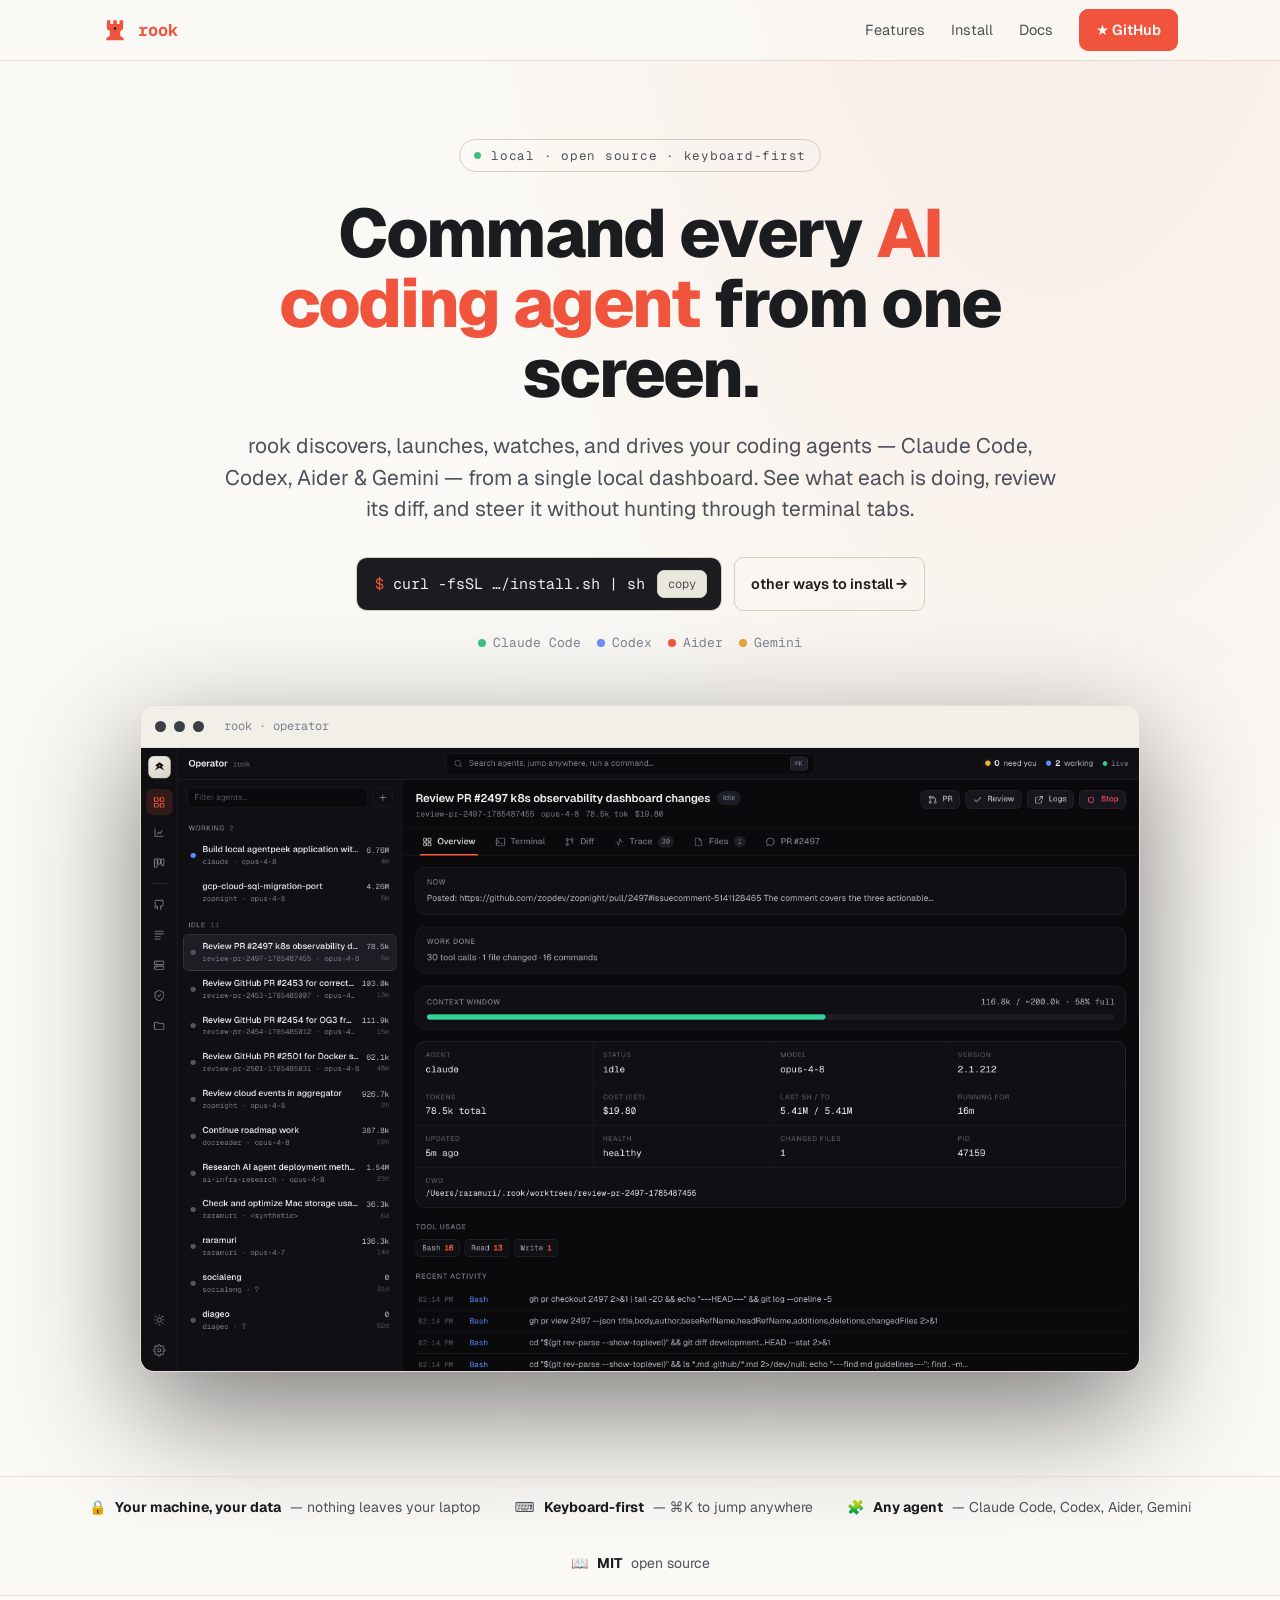
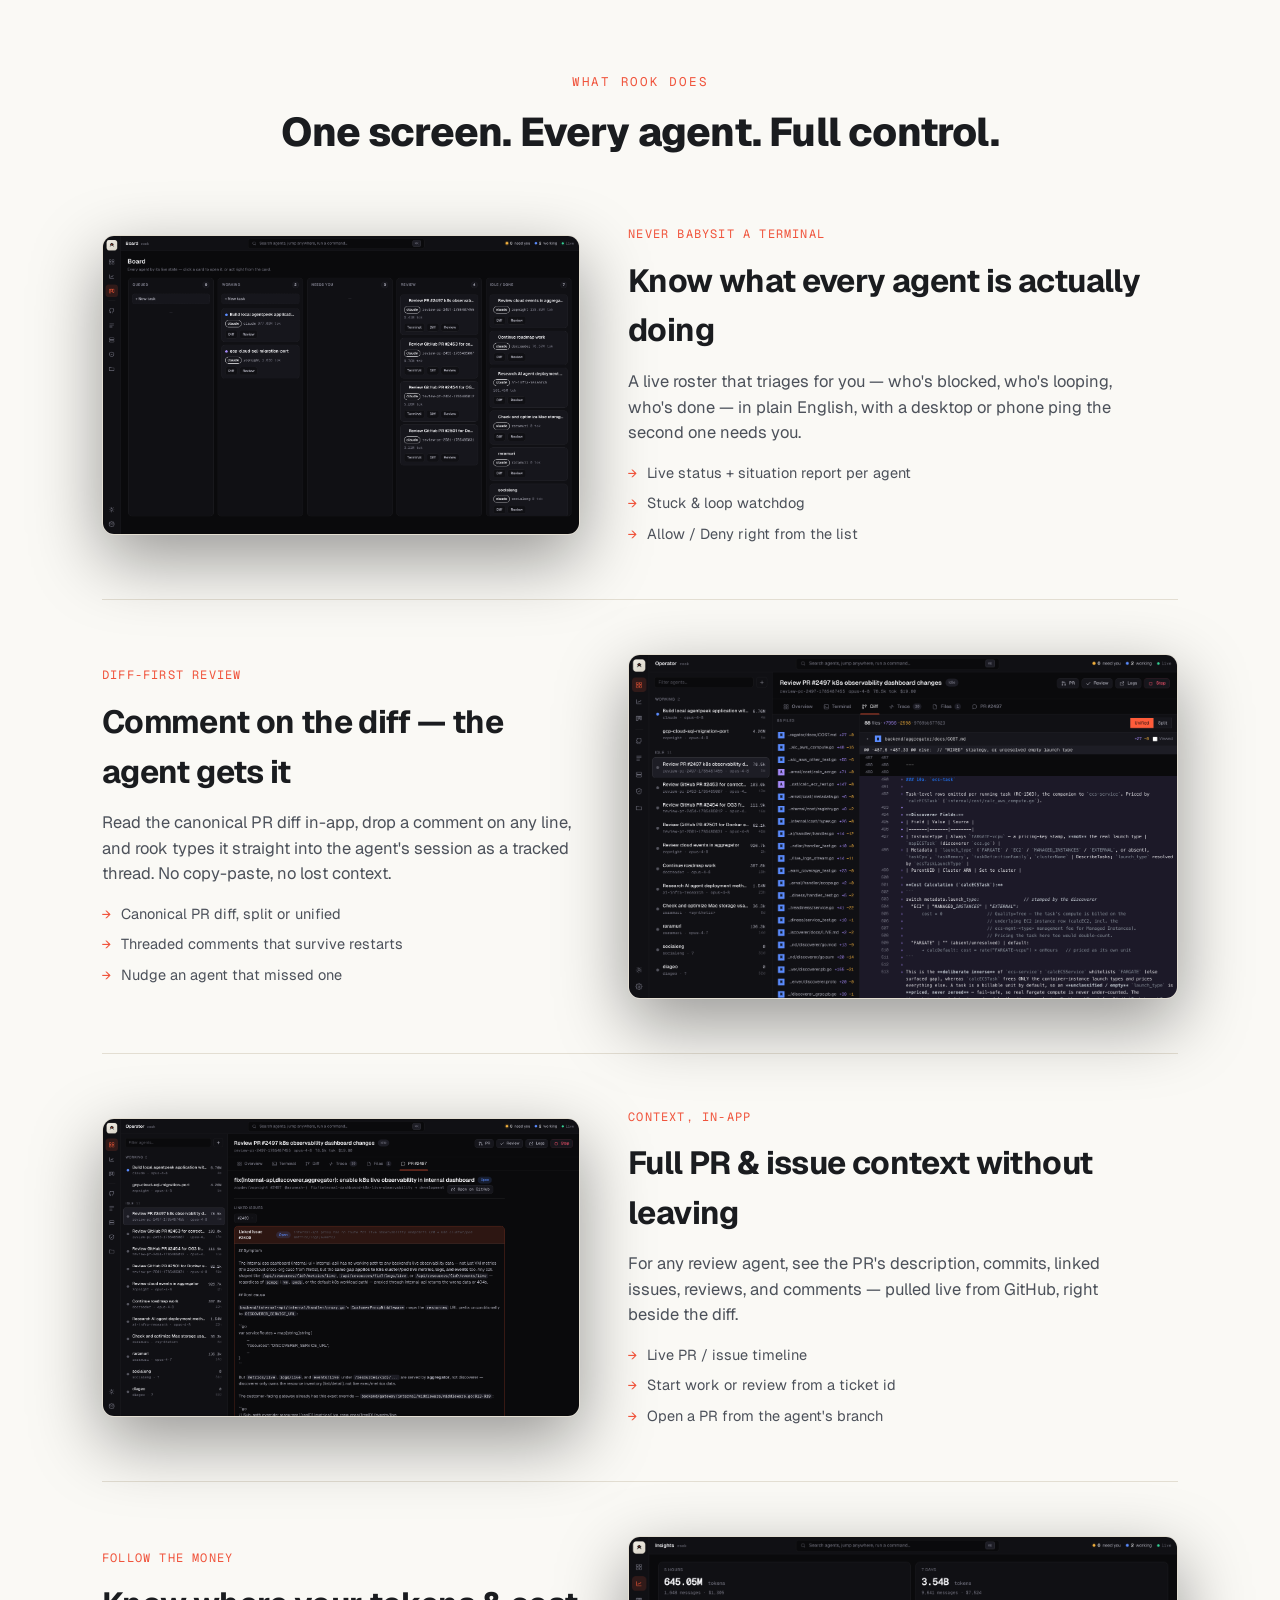
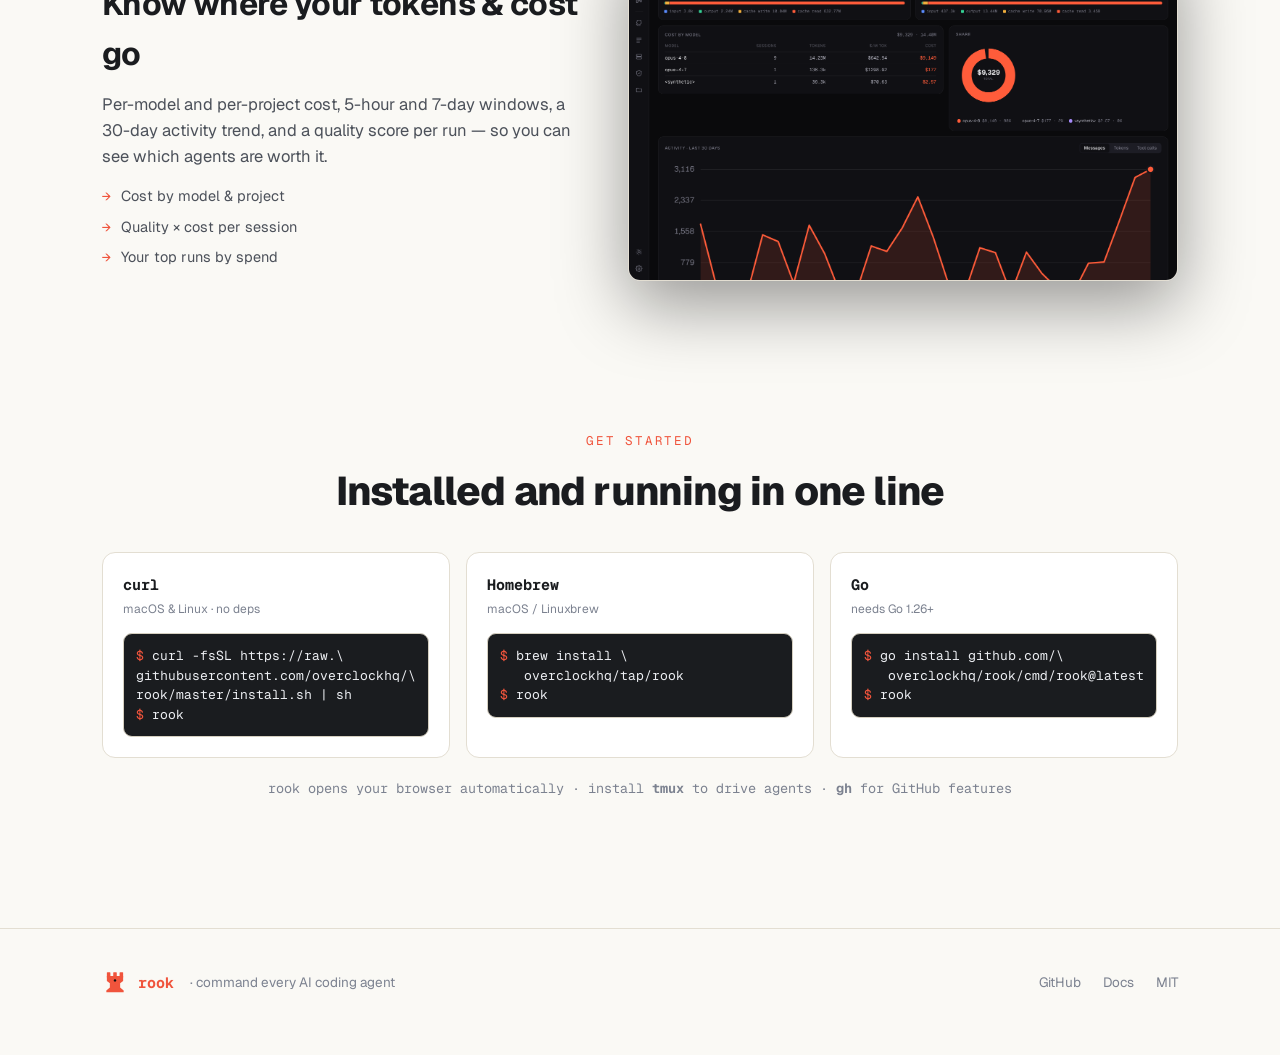
==== docs/index.html @ 19881f6a "Initial public release" ====
<!doctype html>
<html lang="en">
<head>
<meta charset="utf-8" />
<meta name="viewport" content="width=device-width, initial-scale=1" />
<title>rook — command every AI coding agent from one screen</title>
<meta name="description" content="rook is a local, open-source dashboard that discovers, launches, watches, and drives your AI coding agents — Claude Code, Codex, Aider, Gemini — from one keyboard-first screen." />
<meta property="og:title" content="rook — command every AI coding agent from one screen" />
<meta property="og:description" content="Watch, review & drive Claude Code, Codex, Aider & Gemini from one local dashboard. Open source. Your machine, your data." />
<meta property="og:type" content="website" />
<meta name="theme-color" content="#0d0e10" />
<link rel="icon" href="img/logo.svg" />
<link rel="preconnect" href="https://fonts.googleapis.com" />
<link rel="preconnect" href="https://fonts.gstatic.com" crossorigin />
<link href="https://fonts.googleapis.com/css2?family=Geist:wght@400;500;600;700;800&family=Geist+Mono:wght@400;500&display=swap" rel="stylesheet" />
<style>
  :root{
    --g0:#0b0c0e; --g1:#121417; --g2:#181b20; --panel:#16181c; --line:#262a31; --line2:#31363f;
    --ink:#eceef2; --ink2:#aeb4bf; --ink3:#727a87;
    --coral:#f0543c; --coral2:#ff6a4d; --blue:#6b8cf0; --green:#3fbf87; --amber:#e5a13a; --cream:#f2ede1;
    --sans:"Geist",system-ui,-apple-system,"Segoe UI",sans-serif;
    --mono:"Geist Mono",ui-monospace,"SF Mono",Menlo,monospace;
    --maxw:1120px;
  }
  *{box-sizing:border-box}
  html{scroll-behavior:smooth}
  body{margin:0;background:var(--g0);color:var(--ink);font-family:var(--sans);line-height:1.55;-webkit-font-smoothing:antialiased;
    background-image:radial-gradient(70% 50% at 82% -10%,#f0543c26,transparent 70%),radial-gradient(55% 45% at -5% 8%,#6b8cf016,transparent 70%);
    background-repeat:no-repeat;}
  a{color:inherit;text-decoration:none}
  .wrap{max-width:var(--maxw);margin:0 auto;padding:0 22px}
  .coral{color:var(--coral)}
  .mono{font-family:var(--mono)}

  /* nav */
  header.nav{position:sticky;top:0;z-index:20;backdrop-filter:blur(10px);background:#0b0c0ecc;border-bottom:1px solid var(--line)}
  .nav-in{display:flex;align-items:center;gap:14px;height:60px}
  .brand{display:flex;align-items:center;gap:10px;font-family:var(--mono);font-weight:600;font-size:17px}
  .brand svg{width:26px;height:26px}
  .brand b{color:var(--coral)}
  .nav-links{margin-left:auto;display:flex;align-items:center;gap:26px;font-size:14.5px;color:var(--ink2)}
  .nav-links a:hover{color:var(--ink)}
  .btn{display:inline-flex;align-items:center;gap:8px;font-weight:600;font-size:14.5px;padding:9px 16px;border-radius:9px;border:1px solid var(--line2);color:var(--ink);cursor:pointer}
  .btn:hover{border-color:var(--ink3)}
  .btn.primary{background:var(--coral);border-color:var(--coral);color:#fff}
  .btn.primary:hover{background:var(--coral2)}
  @media(max-width:720px){ .nav-links a:not(.btn){display:none} }

  /* hero */
  .hero{padding:78px 0 40px;text-align:center}
  .eyebrow{display:inline-flex;align-items:center;gap:10px;font-family:var(--mono);font-size:12.5px;letter-spacing:.06em;color:var(--ink2);border:1px solid var(--line2);border-radius:999px;padding:6px 14px;background:#ffffff08}
  .eyebrow .dot{width:7px;height:7px;border-radius:50%;background:var(--green)}
  h1{font-size:clamp(38px,6.2vw,68px);line-height:1.03;letter-spacing:-.025em;font-weight:800;margin:26px auto 0;max-width:16ch}
  .hero .sub{font-size:clamp(17px,2.3vw,21px);color:var(--ink2);max-width:60ch;margin:22px auto 0;line-height:1.5}
  .cta{display:flex;gap:12px;justify-content:center;flex-wrap:wrap;margin-top:32px}
  .install{display:inline-flex;align-items:center;gap:12px;font-family:var(--mono);font-size:15px;background:#000;border:1px solid var(--line2);border-radius:11px;padding:12px 14px 12px 18px;color:var(--ink)}
  .install .p{color:var(--coral)}
  .install button{font-family:var(--mono);font-size:12px;border:1px solid var(--line2);background:var(--g2);color:var(--ink2);border-radius:7px;padding:5px 10px;cursor:pointer}
  .install button:hover{color:var(--ink);border-color:var(--ink3)}
  .agents{display:flex;gap:16px;justify-content:center;flex-wrap:wrap;margin-top:22px;font-family:var(--mono);font-size:13px;color:var(--ink3)}
  .agents span{display:inline-flex;align-items:center;gap:7px}
  .agents .dot{width:8px;height:8px;border-radius:50%}
  .d-green{background:var(--green)} .d-blue{background:var(--blue)} .d-coral{background:var(--coral)} .d-amber{background:var(--amber)}

  /* screenshot frame */
  .shot{margin:52px auto 0;max-width:1000px;border:1px solid var(--line);border-radius:14px;overflow:hidden;background:var(--panel);box-shadow:0 40px 120px #00000080, 0 0 0 1px #ffffff08}
  .shot-bar{display:flex;align-items:center;gap:8px;padding:11px 14px;border-bottom:1px solid var(--line);background:var(--g1)}
  .shot-bar i{width:11px;height:11px;border-radius:50%;background:#3a3f47;display:inline-block}
  .shot-bar .u{margin-left:12px;font-family:var(--mono);font-size:12px;color:var(--ink3)}
  .shot img{display:block;width:100%;height:auto}

  /* trust strip */
  .trust{border-block:1px solid var(--line);margin-top:64px;background:#ffffff05}
  .trust-in{display:flex;gap:34px;justify-content:center;flex-wrap:wrap;padding:20px 0;font-size:14px;color:var(--ink2)}
  .trust-in b{color:var(--ink)}
  .trust-in span{display:inline-flex;align-items:center;gap:9px}

  /* features */
  section.feats{padding:76px 0 20px}
  .sec-h{text-align:center;margin-bottom:8px}
  .sec-h .k{font-family:var(--mono);font-size:12.5px;letter-spacing:.14em;text-transform:uppercase;color:var(--coral)}
  .sec-h h2{font-size:clamp(28px,4vw,40px);letter-spacing:-.02em;margin:10px 0 0;font-weight:800}
  .frow{display:grid;grid-template-columns:1fr 1.15fr;gap:48px;align-items:center;padding:54px 0;border-bottom:1px solid var(--line)}
  .frow:nth-child(even) .ftext{order:2}
  .frow:last-child{border-bottom:0}
  .ftext .k{font-family:var(--mono);font-size:12px;letter-spacing:.1em;text-transform:uppercase;color:var(--coral)}
  .ftext h3{font-size:clamp(24px,3vw,32px);letter-spacing:-.02em;margin:12px 0 0;font-weight:700}
  .ftext p{color:var(--ink2);font-size:16.5px;margin:14px 0 0;max-width:44ch}
  .ftext ul{margin:16px 0 0;padding:0;list-style:none;display:flex;flex-direction:column;gap:8px}
  .ftext li{font-size:14.5px;color:var(--ink2);display:flex;gap:10px;align-items:flex-start}
  .ftext li::before{content:"→";color:var(--coral);font-family:var(--mono)}
  .fshot{border:1px solid var(--line);border-radius:12px;overflow:hidden;background:var(--panel);box-shadow:0 24px 70px #00000066}
  .fshot img{display:block;width:100%;height:auto}
  @media(max-width:820px){ .frow{grid-template-columns:1fr;gap:26px} .frow:nth-child(even) .ftext{order:0} }

  /* install section */
  section.get{padding:76px 0}
  .get-grid{display:grid;grid-template-columns:repeat(3,1fr);gap:16px;margin-top:30px}
  .get-card{background:var(--panel);border:1px solid var(--line);border-radius:13px;padding:20px}
  .get-card h4{margin:0 0 4px;font-size:15px;font-family:var(--mono);color:var(--ink)}
  .get-card .tag{font-size:12px;color:var(--ink3)}
  .get-card pre{margin:14px 0 0;background:#000;border:1px solid var(--line2);border-radius:9px;padding:12px;font-family:var(--mono);font-size:13px;color:var(--ink);overflow-x:auto;white-space:pre;line-height:1.5}
  .get-card pre .p{color:var(--coral)}
  .get-note{text-align:center;color:var(--ink3);font-size:13.5px;margin-top:20px;font-family:var(--mono)}
  @media(max-width:820px){ .get-grid{grid-template-columns:1fr} }

  /* footer */
  footer{border-top:1px solid var(--line);padding:40px 0 60px;margin-top:40px}
  .foot-in{display:flex;align-items:center;gap:16px;flex-wrap:wrap;color:var(--ink3);font-size:13.5px}
  .foot-in .brand{font-size:15px}
  .foot-in .r{margin-left:auto;display:flex;gap:22px}
  .foot-in a:hover{color:var(--ink)}

  /* light theme (respect OS + a data-theme override) */
  @media(prefers-color-scheme:light){
    :root:not([data-theme="dark"]){
      --g0:#faf9f5;--g1:#f1efe8;--g2:#eae7dd;--panel:#ffffff;--line:#e3ded2;--line2:#d5cfc0;
      --ink:#1a1c1f;--ink2:#4c515a;--ink3:#7c8290;--cream:#f2ede1;
    }
    :root:not([data-theme="dark"]) body{background-image:radial-gradient(70% 50% at 82% -10%,#f0543c1a,transparent 70%)}
    :root:not([data-theme="dark"]) header.nav{background:#faf9f5cc}
    :root:not([data-theme="dark"]) .install,:root:not([data-theme="dark"]) .get-card pre{background:#1a1c1f;color:#eceef2}
  }
</style>
</head>
<body>

<header class="nav">
  <div class="wrap nav-in">
    <a class="brand" href="#top">
      <svg viewBox="0 0 48 48" fill="none" aria-hidden="true"><g fill="#f0543c"><rect x="9" y="6" width="6.5" height="10" rx="1"/><rect x="20.75" y="6" width="6.5" height="10" rx="1"/><rect x="32.5" y="6" width="6.5" height="10" rx="1"/><path d="M9 13 H39 V22 L33.5 26.5 V34 L40 39.5 V43 H8 V39.5 L14.5 34 V26.5 L9 22 Z"/><circle cx="24" cy="21" r="2.3" fill="#0b0c0e"/></g></svg>
      <span><b>rook</b></span>
    </a>
    <nav class="nav-links">
      <a href="#features">Features</a>
      <a href="#install">Install</a>
      <a href="https://github.com/overclockhq/rook">Docs</a>
      <a class="btn primary" href="https://github.com/overclockhq/rook">★ GitHub</a>
    </nav>
  </div>
</header>

<a id="top"></a>
<section class="hero">
  <div class="wrap">
    <span class="eyebrow"><span class="dot"></span> local · open source · keyboard-first</span>
    <h1>Command every <span class="coral">AI coding agent</span> from one screen.</h1>
    <p class="sub">rook discovers, launches, watches, and drives your coding agents — Claude&nbsp;Code, Codex, Aider &amp; Gemini — from a single local dashboard. See what each is doing, review its diff, and steer it without hunting through terminal tabs.</p>
    <div class="cta">
      <span class="install"><span><span class="p">$</span> curl -fsSL …/install.sh | sh</span><button id="copyBtn" data-cmd="curl -fsSL https://raw.githubusercontent.com/overclockhq/rook/master/install.sh | sh">copy</button></span>
      <a class="btn" href="#install">other ways to install →</a>
    </div>
    <div class="agents">
      <span><span class="dot d-green"></span>Claude Code</span>
      <span><span class="dot d-blue"></span>Codex</span>
      <span><span class="dot d-coral"></span>Aider</span>
      <span><span class="dot d-amber"></span>Gemini</span>
    </div>
    <div class="shot">
      <div class="shot-bar"><i></i><i></i><i></i><span class="u">rook · operator</span></div>
      <img src="img/operator.png" alt="rook operator console — live agent roster and workspace" loading="lazy" />
    </div>
  </div>
</section>

<div class="trust">
  <div class="wrap trust-in">
    <span>🔒 <b>Your machine, your data</b> — nothing leaves your laptop</span>
    <span>⌨️ <b>Keyboard-first</b> — ⌘K to jump anywhere</span>
    <span>🧩 <b>Any agent</b> — Claude Code, Codex, Aider, Gemini</span>
    <span>📖 <b>MIT</b> open source</span>
  </div>
</div>

<section class="feats" id="features">
  <div class="wrap">
    <div class="sec-h"><div class="k">What rook does</div><h2>One screen. Every agent. Full control.</h2></div>

    <div class="frow">
      <div class="ftext">
        <div class="k">Never babysit a terminal</div>
        <h3>Know what every agent is actually doing</h3>
        <p>A live roster that triages for you — who's blocked, who's looping, who's done — in plain English, with a desktop or phone ping the second one needs you.</p>
        <ul><li>Live status + situation report per agent</li><li>Stuck &amp; loop watchdog</li><li>Allow / Deny right from the list</li></ul>
      </div>
      <div class="fshot"><img src="img/board.png" alt="rook board — agents grouped by live state" loading="lazy" /></div>
    </div>

    <div class="frow">
      <div class="ftext">
        <div class="k">Diff-first review</div>
        <h3>Comment on the diff — the agent gets it</h3>
        <p>Read the canonical PR diff in-app, drop a comment on any line, and rook types it straight into the agent's session as a tracked thread. No copy-paste, no lost context.</p>
        <ul><li>Canonical PR diff, split or unified</li><li>Threaded comments that survive restarts</li><li>Nudge an agent that missed one</li></ul>
      </div>
      <div class="fshot"><img src="img/diff.png" alt="rook diff review with inline comments" loading="lazy" /></div>
    </div>

    <div class="frow">
      <div class="ftext">
        <div class="k">Context, in-app</div>
        <h3>Full PR &amp; issue context without leaving</h3>
        <p>For any review agent, see the PR's description, commits, linked issues, reviews, and comments — pulled live from GitHub, right beside the diff.</p>
        <ul><li>Live PR / issue timeline</li><li>Start work or review from a ticket id</li><li>Open a PR from the agent's branch</li></ul>
      </div>
      <div class="fshot"><img src="img/pr-context.png" alt="rook PR context panel" loading="lazy" /></div>
    </div>

    <div class="frow">
      <div class="ftext">
        <div class="k">Follow the money</div>
        <h3>Know where your tokens &amp; cost go</h3>
        <p>Per-model and per-project cost, 5-hour and 7-day windows, a 30-day activity trend, and a quality score per run — so you can see which agents are worth it.</p>
        <ul><li>Cost by model &amp; project</li><li>Quality × cost per session</li><li>Your top runs by spend</li></ul>
      </div>
      <div class="fshot"><img src="img/insights.png" alt="rook insights — cost and token breakdown" loading="lazy" /></div>
    </div>
  </div>
</section>

<section class="get" id="install">
  <div class="wrap">
    <div class="sec-h"><div class="k">Get started</div><h2>Installed and running in one line</h2></div>
    <div class="get-grid">
      <div class="get-card">
        <h4>curl</h4><div class="tag">macOS &amp; Linux · no deps</div>
        <pre><span class="p">$</span> curl -fsSL https://raw.\
githubusercontent.com/overclockhq/\
rook/master/install.sh | sh
<span class="p">$</span> rook</pre>
      </div>
      <div class="get-card">
        <h4>Homebrew</h4><div class="tag">macOS / Linuxbrew</div>
        <pre><span class="p">$</span> brew install \
   overclockhq/tap/rook
<span class="p">$</span> rook</pre>
      </div>
      <div class="get-card">
        <h4>Go</h4><div class="tag">needs Go 1.26+</div>
        <pre><span class="p">$</span> go install github.com/\
   overclockhq/rook/cmd/rook@latest
<span class="p">$</span> rook</pre>
      </div>
    </div>
    <p class="get-note">rook opens your browser automatically · install <b>tmux</b> to drive agents · <b>gh</b> for GitHub features</p>
  </div>
</section>

<footer>
  <div class="wrap foot-in">
    <a class="brand" href="#top">
      <svg viewBox="0 0 48 48" width="22" height="22" fill="none" aria-hidden="true"><g fill="#f0543c"><rect x="9" y="6" width="6.5" height="10" rx="1"/><rect x="20.75" y="6" width="6.5" height="10" rx="1"/><rect x="32.5" y="6" width="6.5" height="10" rx="1"/><path d="M9 13 H39 V22 L33.5 26.5 V34 L40 39.5 V43 H8 V39.5 L14.5 34 V26.5 L9 22 Z"/><circle cx="24" cy="21" r="2.3" fill="#0b0c0e"/></g></svg>
      <span><b style="color:var(--coral)">rook</b></span>
    </a>
    <span>· command every AI coding agent</span>
    <span class="r">
      <a href="https://github.com/overclockhq/rook">GitHub</a>
      <a href="https://github.com/overclockhq/rook/blob/master/docs/USAGE.md">Docs</a>
      <a href="https://github.com/overclockhq/rook/blob/master/LICENSE">MIT</a>
    </span>
  </div>
</footer>

<script>
  var b = document.getElementById('copyBtn');
  if (b) b.addEventListener('click', function () {
    navigator.clipboard.writeText(b.dataset.cmd).then(function () {
      var t = b.textContent; b.textContent = 'copied ✓';
      setTimeout(function () { b.textContent = t; }, 1600);
    });
  });
</script>
</body>
</html>
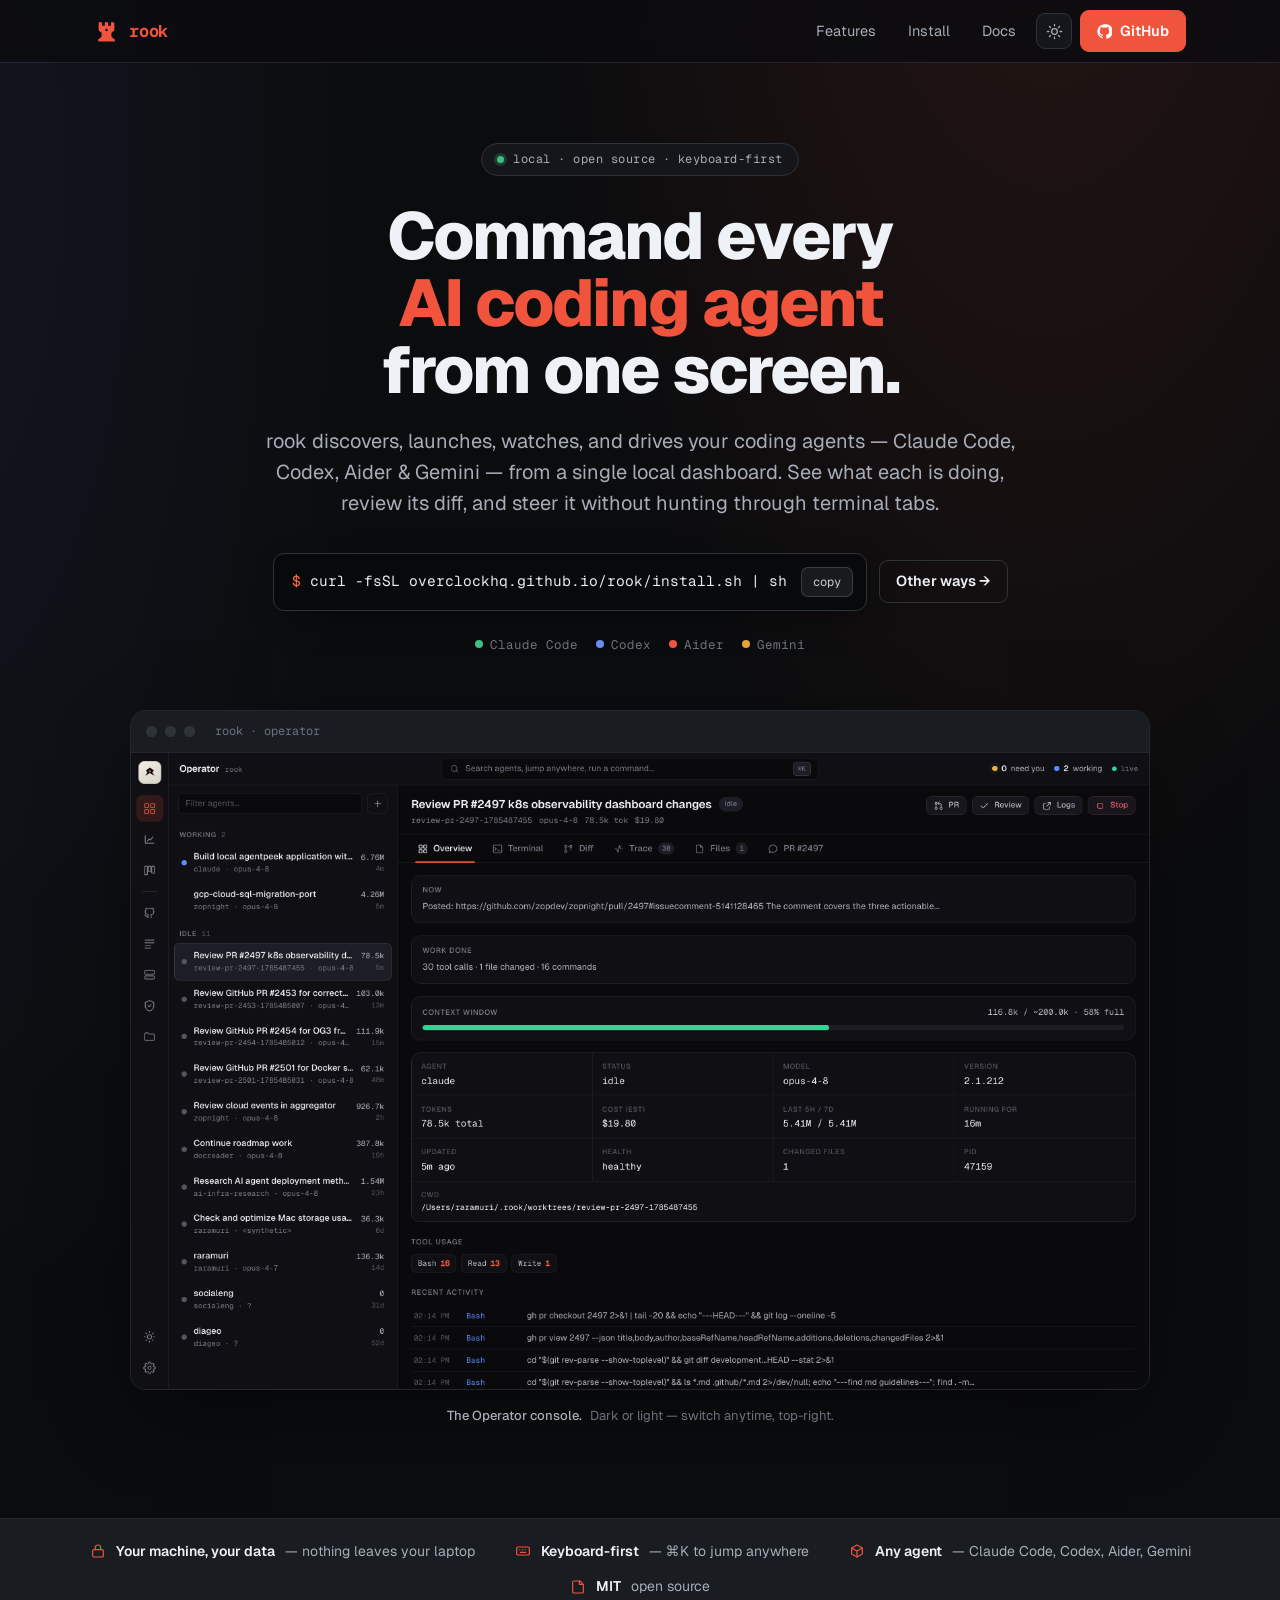
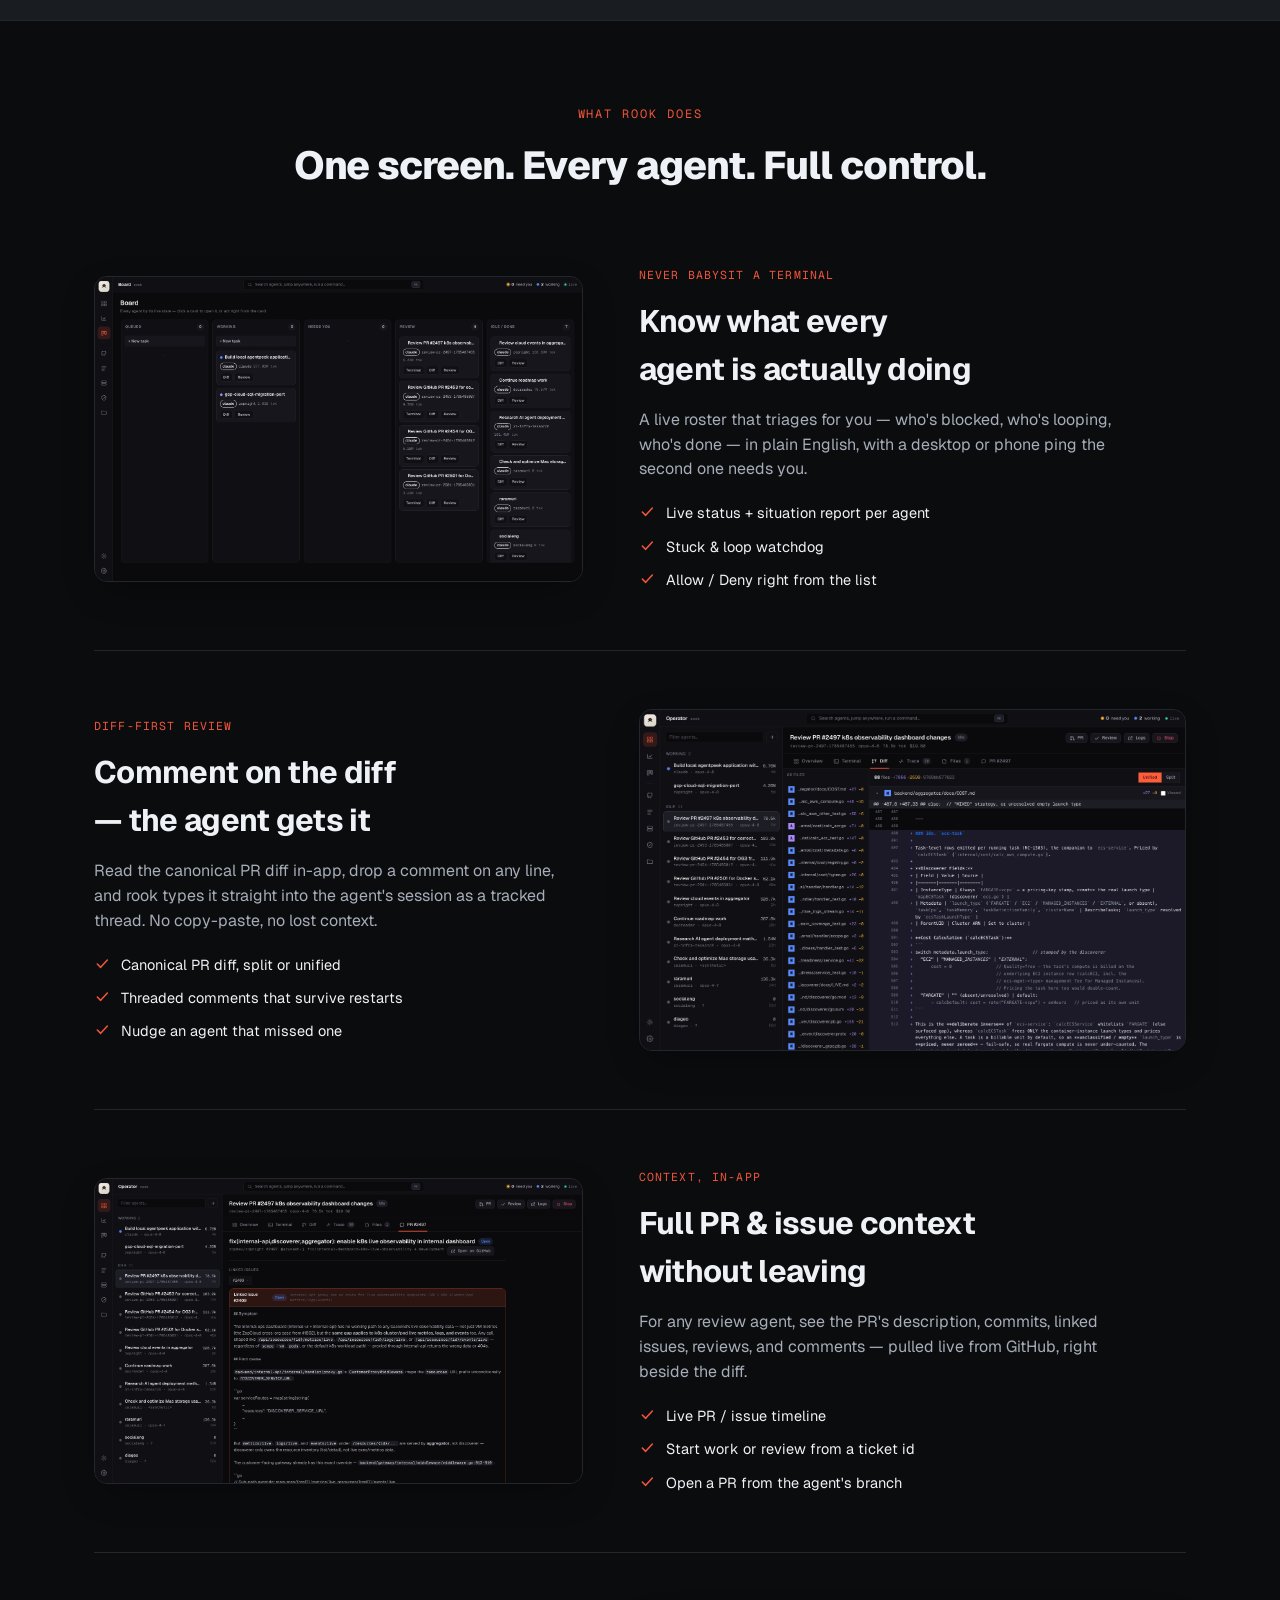
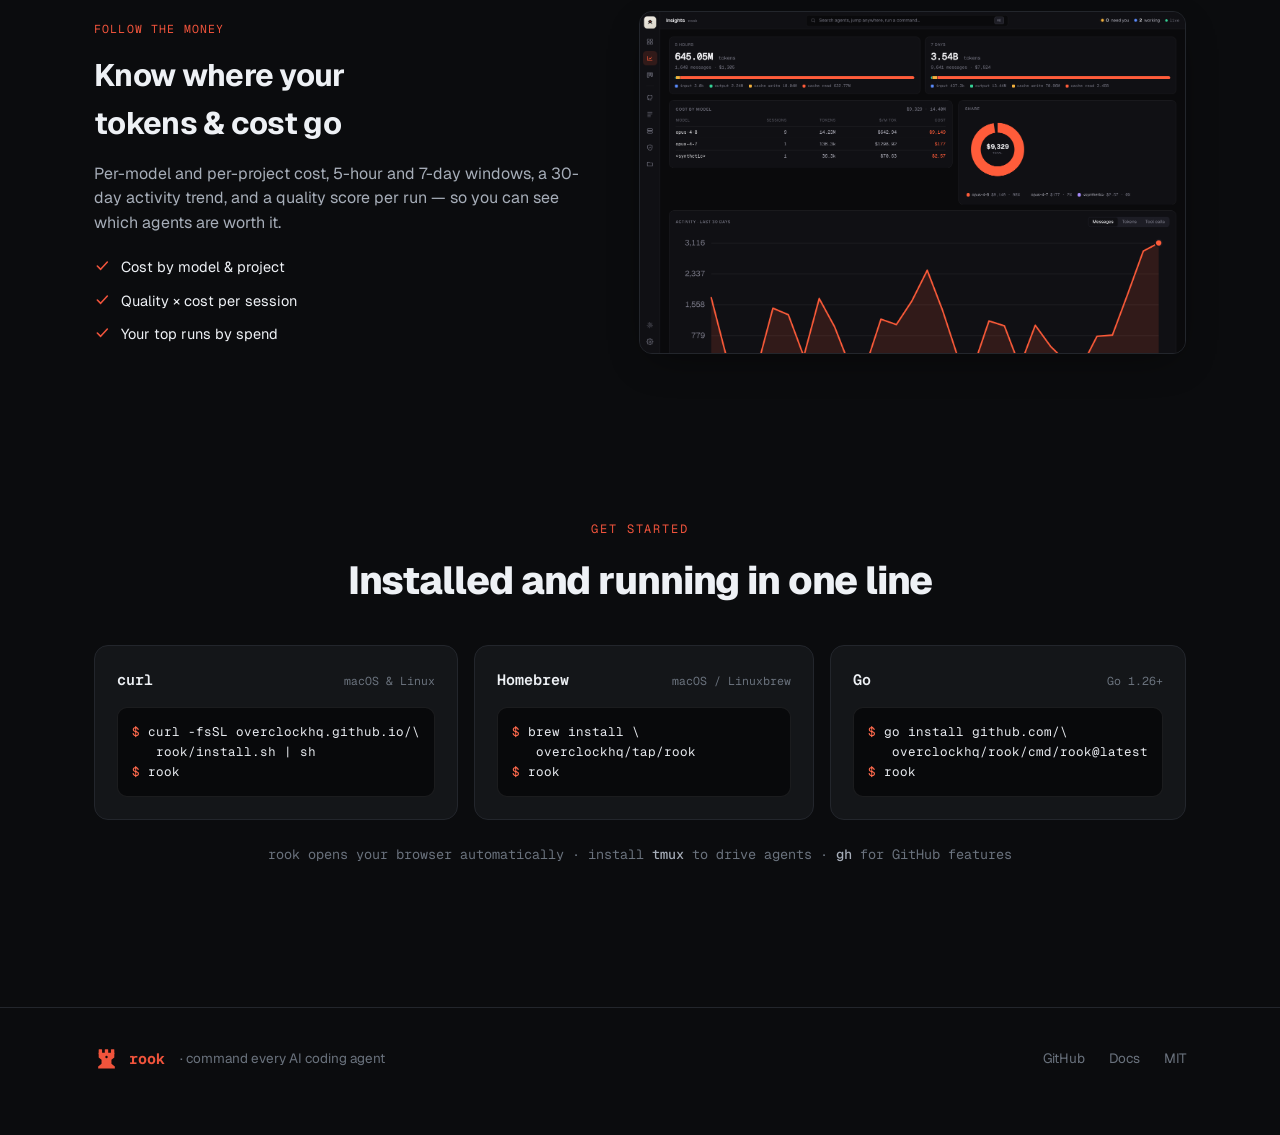
==== commit ec6374f3: "Redesign landing page: cool light theme, theme toggle with hero swap, responsive fixes" ====
--- a/docs/index.html
+++ b/docs/index.html
@@ -8,134 +8,163 @@
 <meta property="og:title" content="rook — command every AI coding agent from one screen" />
 <meta property="og:description" content="Watch, review & drive Claude Code, Codex, Aider & Gemini from one local dashboard. Open source. Your machine, your data." />
 <meta property="og:type" content="website" />
-<meta name="theme-color" content="#0d0e10" />
+<meta name="theme-color" content="#0b0c0e" />
 <link rel="icon" href="img/logo.svg" />
 <link rel="preconnect" href="https://fonts.googleapis.com" />
 <link rel="preconnect" href="https://fonts.gstatic.com" crossorigin />
 <link href="https://fonts.googleapis.com/css2?family=Geist:wght@400;500;600;700;800&family=Geist+Mono:wght@400;500&display=swap" rel="stylesheet" />
+<script>/* apply theme before paint to avoid a flash; default to dark (the product's primary look) */
+  try{var t=localStorage.getItem('rookTheme')||'dark';document.documentElement.setAttribute('data-theme',t);}catch(e){document.documentElement.setAttribute('data-theme','dark');}</script>
 <style>
   :root{
-    --g0:#0b0c0e; --g1:#121417; --g2:#181b20; --panel:#16181c; --line:#262a31; --line2:#31363f;
-    --ink:#eceef2; --ink2:#aeb4bf; --ink3:#727a87;
-    --coral:#f0543c; --coral2:#ff6a4d; --blue:#6b8cf0; --green:#3fbf87; --amber:#e5a13a; --cream:#f2ede1;
+    /* dark (default) — graphite command-center */
+    --bg:#0b0c0e; --bg2:#0f1113; --panel:#141619; --panel2:#191c20; --line:#23262c; --line2:#2e333a;
+    --ink:#eef1f5; --ink2:#a6adb8; --ink3:#6a727d;
+    --coral:#f0543c; --coral2:#ff6a4d; --coral-weak:#f0543c1f;
+    --blue:#6b8cf0; --green:#3fbf87; --amber:#e5a13a;
+    --code-bg:#08090b; --code-ink:#e8ebf0;
+    --shadow:0 30px 80px -20px #00000099; --shadow-sm:0 12px 40px -12px #0000007a;
+    --hero-glow:radial-gradient(60% 42% at 82% -8%,#f0543c22,transparent 70%),radial-gradient(50% 40% at -5% 4%,#6b8cf014,transparent 70%);
     --sans:"Geist",system-ui,-apple-system,"Segoe UI",sans-serif;
     --mono:"Geist Mono",ui-monospace,"SF Mono",Menlo,monospace;
-    --maxw:1120px;
+    --maxw:1140px;
+  }
+  :root[data-theme="light"]{
+    /* light — cool, neutral, deliberately NOT warm cream */
+    --bg:#f7f8fa; --bg2:#eef1f4; --panel:#ffffff; --panel2:#f4f6f8; --line:#e4e7ec; --line2:#d5dae1;
+    --ink:#0e1116; --ink2:#4b535e; --ink3:#828b96;
+    --coral:#e04328; --coral2:#f0543c; --coral-weak:#e043281a;
+    --blue:#3f5fd0; --green:#1e9e68; --amber:#b9791a;
+    --code-bg:#0e1116; --code-ink:#e8ebf0;
+    --shadow:0 30px 70px -24px #10203a2e; --shadow-sm:0 12px 34px -14px #10203a24;
+    --hero-glow:radial-gradient(60% 42% at 82% -8%,#f0543c14,transparent 70%),radial-gradient(50% 40% at -5% 4%,#6b8cf00f,transparent 70%);
   }
   *{box-sizing:border-box}
   html{scroll-behavior:smooth}
-  body{margin:0;background:var(--g0);color:var(--ink);font-family:var(--sans);line-height:1.55;-webkit-font-smoothing:antialiased;
-    background-image:radial-gradient(70% 50% at 82% -10%,#f0543c26,transparent 70%),radial-gradient(55% 45% at -5% 8%,#6b8cf016,transparent 70%);
-    background-repeat:no-repeat;}
+  body{margin:0;background:var(--bg);color:var(--ink);font-family:var(--sans);line-height:1.55;-webkit-font-smoothing:antialiased;
+    background-image:var(--hero-glow);background-repeat:no-repeat;transition:background-color .2s,color .2s}
   a{color:inherit;text-decoration:none}
-  .wrap{max-width:var(--maxw);margin:0 auto;padding:0 22px}
+  .wrap{max-width:var(--maxw);margin:0 auto;padding:0 24px}
   .coral{color:var(--coral)}
   .mono{font-family:var(--mono)}
 
   /* nav */
-  header.nav{position:sticky;top:0;z-index:20;backdrop-filter:blur(10px);background:#0b0c0ecc;border-bottom:1px solid var(--line)}
-  .nav-in{display:flex;align-items:center;gap:14px;height:60px}
-  .brand{display:flex;align-items:center;gap:10px;font-family:var(--mono);font-weight:600;font-size:17px}
-  .brand svg{width:26px;height:26px}
+  header.nav{position:sticky;top:0;z-index:30;backdrop-filter:blur(12px);background:color-mix(in srgb,var(--bg) 82%,transparent);border-bottom:1px solid var(--line)}
+  .nav-in{display:flex;align-items:center;gap:16px;height:62px}
+  .brand{display:flex;align-items:center;gap:10px;font-family:var(--mono);font-weight:600;font-size:17px;letter-spacing:-.01em}
+  .brand svg{width:25px;height:25px}
   .brand b{color:var(--coral)}
-  .nav-links{margin-left:auto;display:flex;align-items:center;gap:26px;font-size:14.5px;color:var(--ink2)}
-  .nav-links a:hover{color:var(--ink)}
-  .btn{display:inline-flex;align-items:center;gap:8px;font-weight:600;font-size:14.5px;padding:9px 16px;border-radius:9px;border:1px solid var(--line2);color:var(--ink);cursor:pointer}
+  .nav-links{margin-left:auto;display:flex;align-items:center;gap:8px;font-size:14.5px;color:var(--ink2)}
+  .nav-links .lnk{padding:8px 12px;border-radius:8px}
+  .nav-links .lnk:hover{color:var(--ink);background:var(--panel2)}
+  .icon-btn{display:inline-flex;align-items:center;justify-content:center;width:36px;height:36px;border-radius:9px;border:1px solid var(--line2);background:var(--panel);color:var(--ink2);cursor:pointer}
+  .icon-btn:hover{color:var(--ink);border-color:var(--ink3)}
+  .icon-btn svg{width:17px;height:17px}
+  :root[data-theme="dark"] .icon-btn .i-sun{display:block}
+  :root[data-theme="dark"] .icon-btn .i-moon{display:none}
+  :root[data-theme="light"] .icon-btn .i-sun{display:none}
+  :root[data-theme="light"] .icon-btn .i-moon{display:block}
+  .btn{display:inline-flex;align-items:center;gap:8px;font-weight:600;font-size:14.5px;padding:9px 16px;border-radius:9px;border:1px solid var(--line2);color:var(--ink);cursor:pointer;white-space:nowrap}
   .btn:hover{border-color:var(--ink3)}
   .btn.primary{background:var(--coral);border-color:var(--coral);color:#fff}
-  .btn.primary:hover{background:var(--coral2)}
-  @media(max-width:720px){ .nav-links a:not(.btn){display:none} }
+  .btn.primary:hover{background:var(--coral2);border-color:var(--coral2)}
+  .btn svg{width:15px;height:15px}
+  @media(max-width:760px){ .nav-links .lnk{display:none} }
 
   /* hero */
-  .hero{padding:78px 0 40px;text-align:center}
-  .eyebrow{display:inline-flex;align-items:center;gap:10px;font-family:var(--mono);font-size:12.5px;letter-spacing:.06em;color:var(--ink2);border:1px solid var(--line2);border-radius:999px;padding:6px 14px;background:#ffffff08}
-  .eyebrow .dot{width:7px;height:7px;border-radius:50%;background:var(--green)}
-  h1{font-size:clamp(38px,6.2vw,68px);line-height:1.03;letter-spacing:-.025em;font-weight:800;margin:26px auto 0;max-width:16ch}
-  .hero .sub{font-size:clamp(17px,2.3vw,21px);color:var(--ink2);max-width:60ch;margin:22px auto 0;line-height:1.5}
-  .cta{display:flex;gap:12px;justify-content:center;flex-wrap:wrap;margin-top:32px}
-  .install{display:inline-flex;align-items:center;gap:12px;font-family:var(--mono);font-size:15px;background:#000;border:1px solid var(--line2);border-radius:11px;padding:12px 14px 12px 18px;color:var(--ink)}
-  .install .p{color:var(--coral)}
-  .install button{font-family:var(--mono);font-size:12px;border:1px solid var(--line2);background:var(--g2);color:var(--ink2);border-radius:7px;padding:5px 10px;cursor:pointer}
-  .install button:hover{color:var(--ink);border-color:var(--ink3)}
-  .agents{display:flex;gap:16px;justify-content:center;flex-wrap:wrap;margin-top:22px;font-family:var(--mono);font-size:13px;color:var(--ink3)}
+  .hero{padding:80px 0 20px;text-align:center}
+  .eyebrow{display:inline-flex;align-items:center;gap:9px;font-family:var(--mono);font-size:12px;letter-spacing:.04em;color:var(--ink2);border:1px solid var(--line2);border-radius:999px;padding:6px 15px;background:var(--panel)}
+  .eyebrow .dot{width:7px;height:7px;border-radius:50%;background:var(--green);box-shadow:0 0 0 3px color-mix(in srgb,var(--green) 22%,transparent)}
+  h1{font-size:clamp(37px,6vw,66px);line-height:1.02;letter-spacing:-.03em;font-weight:800;margin:26px auto 0;max-width:15ch;text-wrap:balance}
+  .hero .sub{font-size:clamp(16.5px,2.1vw,20px);color:var(--ink2);max-width:58ch;margin:22px auto 0;line-height:1.55;text-wrap:pretty}
+  .cta{display:flex;gap:12px;justify-content:center;align-items:center;flex-wrap:wrap;margin-top:34px}
+  .install{display:inline-flex;align-items:center;gap:14px;font-family:var(--mono);font-size:14.5px;background:var(--code-bg);border:1px solid var(--line2);border-radius:11px;padding:13px 13px 13px 18px;color:var(--code-ink);box-shadow:var(--shadow-sm);max-width:100%}
+  .install .p{color:var(--coral2)}
+  .install .cmd{white-space:nowrap;overflow-x:auto;-webkit-overflow-scrolling:touch}
+  .install button{flex:none}
+  .install button{font-family:var(--mono);font-size:12px;border:1px solid #ffffff26;background:#ffffff12;color:#c9cdd4;border-radius:7px;padding:6px 11px;cursor:pointer}
+  .install button:hover{color:#fff;border-color:#ffffff45}
+  .agents{display:flex;gap:18px;justify-content:center;flex-wrap:wrap;margin-top:24px;font-family:var(--mono);font-size:12.5px;color:var(--ink3)}
   .agents span{display:inline-flex;align-items:center;gap:7px}
   .agents .dot{width:8px;height:8px;border-radius:50%}
   .d-green{background:var(--green)} .d-blue{background:var(--blue)} .d-coral{background:var(--coral)} .d-amber{background:var(--amber)}
 
   /* screenshot frame */
-  .shot{margin:52px auto 0;max-width:1000px;border:1px solid var(--line);border-radius:14px;overflow:hidden;background:var(--panel);box-shadow:0 40px 120px #00000080, 0 0 0 1px #ffffff08}
-  .shot-bar{display:flex;align-items:center;gap:8px;padding:11px 14px;border-bottom:1px solid var(--line);background:var(--g1)}
-  .shot-bar i{width:11px;height:11px;border-radius:50%;background:#3a3f47;display:inline-block}
+  .shot-wrap{margin:56px auto 0;max-width:1020px}
+  .shot{border:1px solid var(--line);border-radius:15px;overflow:hidden;background:var(--panel);box-shadow:var(--shadow)}
+  .shot-bar{display:flex;align-items:center;gap:8px;padding:11px 15px;border-bottom:1px solid var(--line);background:var(--panel2)}
+  .shot-bar i{width:11px;height:11px;border-radius:50%;background:var(--line2);display:inline-block}
   .shot-bar .u{margin-left:12px;font-family:var(--mono);font-size:12px;color:var(--ink3)}
   .shot img{display:block;width:100%;height:auto}
+  .shot-cap{text-align:center;margin:16px auto 0;font-size:13px;color:var(--ink3);display:inline-flex;gap:8px;align-items:center;width:100%;justify-content:center}
+  .shot-cap b{color:var(--ink2);font-weight:500}
 
   /* trust strip */
-  .trust{border-block:1px solid var(--line);margin-top:64px;background:#ffffff05}
-  .trust-in{display:flex;gap:34px;justify-content:center;flex-wrap:wrap;padding:20px 0;font-size:14px;color:var(--ink2)}
-  .trust-in b{color:var(--ink)}
-  .trust-in span{display:inline-flex;align-items:center;gap:9px}
+  .trust{border-block:1px solid var(--line);margin-top:70px;background:var(--panel2)}
+  .trust-in{display:flex;gap:14px 40px;justify-content:center;flex-wrap:wrap;padding:22px 0;font-size:14px;color:var(--ink2)}
+  .trust-in span{display:inline-flex;align-items:center;gap:10px}
+  .trust-in b{color:var(--ink);font-weight:600}
+  .trust-in svg{width:16px;height:16px;color:var(--coral);flex:none}
 
   /* features */
-  section.feats{padding:76px 0 20px}
-  .sec-h{text-align:center;margin-bottom:8px}
-  .sec-h .k{font-family:var(--mono);font-size:12.5px;letter-spacing:.14em;text-transform:uppercase;color:var(--coral)}
-  .sec-h h2{font-size:clamp(28px,4vw,40px);letter-spacing:-.02em;margin:10px 0 0;font-weight:800}
-  .frow{display:grid;grid-template-columns:1fr 1.15fr;gap:48px;align-items:center;padding:54px 0;border-bottom:1px solid var(--line)}
+  section.feats{padding:84px 0 24px}
+  .sec-h{text-align:center;margin-bottom:12px}
+  .sec-h .k{font-family:var(--mono);font-size:12px;letter-spacing:.16em;text-transform:uppercase;color:var(--coral)}
+  .sec-h h2{font-size:clamp(27px,3.8vw,39px);letter-spacing:-.025em;margin:12px 0 0;font-weight:800;text-wrap:balance}
+  .frow{display:grid;grid-template-columns:1fr 1.12fr;gap:56px;align-items:center;padding:58px 0;border-bottom:1px solid var(--line)}
   .frow:nth-child(even) .ftext{order:2}
   .frow:last-child{border-bottom:0}
-  .ftext .k{font-family:var(--mono);font-size:12px;letter-spacing:.1em;text-transform:uppercase;color:var(--coral)}
-  .ftext h3{font-size:clamp(24px,3vw,32px);letter-spacing:-.02em;margin:12px 0 0;font-weight:700}
-  .ftext p{color:var(--ink2);font-size:16.5px;margin:14px 0 0;max-width:44ch}
-  .ftext ul{margin:16px 0 0;padding:0;list-style:none;display:flex;flex-direction:column;gap:8px}
-  .ftext li{font-size:14.5px;color:var(--ink2);display:flex;gap:10px;align-items:flex-start}
-  .ftext li::before{content:"→";color:var(--coral);font-family:var(--mono)}
-  .fshot{border:1px solid var(--line);border-radius:12px;overflow:hidden;background:var(--panel);box-shadow:0 24px 70px #00000066}
+  .ftext .k{font-family:var(--mono);font-size:11.5px;letter-spacing:.1em;text-transform:uppercase;color:var(--coral)}
+  .ftext h3{font-size:clamp(23px,2.8vw,31px);letter-spacing:-.022em;margin:13px 0 0;font-weight:700;text-wrap:balance}
+  .ftext p{color:var(--ink2);font-size:16px;margin:15px 0 0;max-width:46ch}
+  .ftext ul{margin:20px 0 0;padding:0;list-style:none;display:flex;flex-direction:column;gap:11px}
+  .ftext li{font-size:14.5px;color:var(--ink);display:flex;gap:11px;align-items:flex-start}
+  .ftext li svg{width:16px;height:16px;color:var(--coral);flex:none;margin-top:2px}
+  .fshot{border:1px solid var(--line);border-radius:13px;overflow:hidden;background:var(--panel);box-shadow:var(--shadow-sm)}
   .fshot img{display:block;width:100%;height:auto}
-  @media(max-width:820px){ .frow{grid-template-columns:1fr;gap:26px} .frow:nth-child(even) .ftext{order:0} }
+  @media(max-width:840px){ .frow{grid-template-columns:1fr;gap:28px} .frow:nth-child(even) .ftext{order:0} }
 
   /* install section */
-  section.get{padding:76px 0}
-  .get-grid{display:grid;grid-template-columns:repeat(3,1fr);gap:16px;margin-top:30px}
-  .get-card{background:var(--panel);border:1px solid var(--line);border-radius:13px;padding:20px}
-  .get-card h4{margin:0 0 4px;font-size:15px;font-family:var(--mono);color:var(--ink)}
-  .get-card .tag{font-size:12px;color:var(--ink3)}
-  .get-card pre{margin:14px 0 0;background:#000;border:1px solid var(--line2);border-radius:9px;padding:12px;font-family:var(--mono);font-size:13px;color:var(--ink);overflow-x:auto;white-space:pre;line-height:1.5}
-  .get-card pre .p{color:var(--coral)}
-  .get-note{text-align:center;color:var(--ink3);font-size:13.5px;margin-top:20px;font-family:var(--mono)}
-  @media(max-width:820px){ .get-grid{grid-template-columns:1fr} }
+  section.get{padding:84px 0}
+  .get-grid{display:grid;grid-template-columns:repeat(3,1fr);gap:16px;margin-top:34px}
+  .get-card{background:var(--panel);border:1px solid var(--line);border-radius:14px;padding:22px;transition:border-color .15s}
+  .get-card:hover{border-color:var(--line2)}
+  .get-card .h{display:flex;align-items:baseline;justify-content:space-between;gap:8px}
+  .get-card h4{margin:0;font-size:15px;font-family:var(--mono);color:var(--ink);font-weight:600}
+  .get-card .tag{font-size:11.5px;color:var(--ink3);font-family:var(--mono)}
+  .get-card pre{margin:16px 0 0;background:var(--code-bg);border:1px solid #ffffff14;border-radius:10px;padding:14px;font-family:var(--mono);font-size:12.5px;color:var(--code-ink);overflow-x:auto;white-space:pre;line-height:1.6}
+  .get-card pre .p{color:var(--coral2)}
+  .get-note{text-align:center;color:var(--ink3);font-size:13.5px;margin-top:24px;font-family:var(--mono)}
+  .get-note b{color:var(--ink2);font-weight:500}
+  @media(max-width:840px){ .get-grid{grid-template-columns:1fr} }
 
   /* footer */
-  footer{border-top:1px solid var(--line);padding:40px 0 60px;margin-top:40px}
+  footer{border-top:1px solid var(--line);padding:38px 0 64px;margin-top:44px}
   .foot-in{display:flex;align-items:center;gap:16px;flex-wrap:wrap;color:var(--ink3);font-size:13.5px}
   .foot-in .brand{font-size:15px}
-  .foot-in .r{margin-left:auto;display:flex;gap:22px}
+  .foot-in .r{margin-left:auto;display:flex;gap:24px}
   .foot-in a:hover{color:var(--ink)}
 
-  /* light theme (respect OS + a data-theme override) */
-  @media(prefers-color-scheme:light){
-    :root:not([data-theme="dark"]){
-      --g0:#faf9f5;--g1:#f1efe8;--g2:#eae7dd;--panel:#ffffff;--line:#e3ded2;--line2:#d5cfc0;
-      --ink:#1a1c1f;--ink2:#4c515a;--ink3:#7c8290;--cream:#f2ede1;
-    }
-    :root:not([data-theme="dark"]) body{background-image:radial-gradient(70% 50% at 82% -10%,#f0543c1a,transparent 70%)}
-    :root:not([data-theme="dark"]) header.nav{background:#faf9f5cc}
-    :root:not([data-theme="dark"]) .install,:root:not([data-theme="dark"]) .get-card pre{background:#1a1c1f;color:#eceef2}
-  }
+  @media(prefers-reduced-motion:reduce){*{transition:none!important;scroll-behavior:auto!important}}
 </style>
 </head>
 <body>
 
 <header class="nav">
   <div class="wrap nav-in">
-    <a class="brand" href="#top">
+    <a class="brand" href="#top" aria-label="rook home">
       <svg viewBox="0 0 48 48" fill="none" aria-hidden="true"><g fill="#f0543c"><rect x="9" y="6" width="6.5" height="10" rx="1"/><rect x="20.75" y="6" width="6.5" height="10" rx="1"/><rect x="32.5" y="6" width="6.5" height="10" rx="1"/><path d="M9 13 H39 V22 L33.5 26.5 V34 L40 39.5 V43 H8 V39.5 L14.5 34 V26.5 L9 22 Z"/><circle cx="24" cy="21" r="2.3" fill="#0b0c0e"/></g></svg>
       <span><b>rook</b></span>
     </a>
     <nav class="nav-links">
-      <a href="#features">Features</a>
-      <a href="#install">Install</a>
-      <a href="https://github.com/overclockhq/rook">Docs</a>
-      <a class="btn primary" href="https://github.com/overclockhq/rook">★ GitHub</a>
+      <a class="lnk" href="#features">Features</a>
+      <a class="lnk" href="#install">Install</a>
+      <a class="lnk" href="https://github.com/overclockhq/rook/blob/master/docs/USAGE.md">Docs</a>
+      <button id="themeBtn" class="icon-btn" aria-label="Toggle theme" title="Toggle theme">
+        <svg class="i-sun" viewBox="0 0 24 24" fill="none" stroke="currentColor" stroke-width="1.8" stroke-linecap="round"><circle cx="12" cy="12" r="4"/><path d="M12 2v2M12 20v2M4.9 4.9l1.4 1.4M17.7 17.7l1.4 1.4M2 12h2M20 12h2M4.9 19.1l1.4-1.4M17.7 6.3l1.4-1.4"/></svg>
+        <svg class="i-moon" viewBox="0 0 24 24" fill="none" stroke="currentColor" stroke-width="1.8" stroke-linecap="round" stroke-linejoin="round"><path d="M21 12.8A9 9 0 1 1 11.2 3a7 7 0 0 0 9.8 9.8z"/></svg>
+      </button>
+      <a class="btn primary" href="https://github.com/overclockhq/rook"><svg viewBox="0 0 24 24" fill="currentColor" aria-hidden="true"><path d="M12 .5A11.5 11.5 0 0 0 8.4 22.9c.6.1.8-.2.8-.6v-2c-3.3.7-4-1.4-4-1.4-.5-1.4-1.3-1.8-1.3-1.8-1.1-.7 0-.7 0-.7 1.2 0 1.8 1.2 1.8 1.2 1 1.8 2.8 1.3 3.5 1 0-.8.4-1.3.7-1.6-2.7-.3-5.5-1.3-5.5-5.9 0-1.3.5-2.4 1.2-3.2 0-.3-.5-1.5.2-3.2 0 0 1-.3 3.3 1.2a11.5 11.5 0 0 1 6 0C17.3 4.7 18.3 5 18.3 5c.7 1.7.2 2.9.1 3.2.8.8 1.2 1.9 1.2 3.2 0 4.6-2.8 5.6-5.5 5.9.4.4.8 1.1.8 2.2v3.3c0 .4.2.7.8.6A11.5 11.5 0 0 0 12 .5z"/></svg>GitHub</a>
     </nav>
   </div>
 </header>
@@ -147,8 +176,8 @@
     <h1>Command every <span class="coral">AI coding agent</span> from one screen.</h1>
     <p class="sub">rook discovers, launches, watches, and drives your coding agents — Claude&nbsp;Code, Codex, Aider &amp; Gemini — from a single local dashboard. See what each is doing, review its diff, and steer it without hunting through terminal tabs.</p>
     <div class="cta">
-      <span class="install"><span><span class="p">$</span> curl -fsSL …/install.sh | sh</span><button id="copyBtn" data-cmd="curl -fsSL https://raw.githubusercontent.com/overclockhq/rook/master/install.sh | sh">copy</button></span>
-      <a class="btn" href="#install">other ways to install →</a>
+      <span class="install"><span class="cmd"><span class="p">$</span> curl -fsSL overclockhq.github.io/rook/install.sh | sh</span><button id="copyBtn" data-cmd="curl -fsSL https://overclockhq.github.io/rook/install.sh | sh">copy</button></span>
+      <a class="btn" href="#install">Other ways →</a>
     </div>
     <div class="agents">
       <span><span class="dot d-green"></span>Claude Code</span>
@@ -156,19 +185,22 @@
       <span><span class="dot d-coral"></span>Aider</span>
       <span><span class="dot d-amber"></span>Gemini</span>
     </div>
-    <div class="shot">
-      <div class="shot-bar"><i></i><i></i><i></i><span class="u">rook · operator</span></div>
-      <img src="img/operator.png" alt="rook operator console — live agent roster and workspace" loading="lazy" />
+    <div class="shot-wrap">
+      <div class="shot">
+        <div class="shot-bar"><i></i><i></i><i></i><span class="u">rook · operator</span></div>
+        <img id="heroShot" src="img/operator.png" data-dark="img/operator.png" data-light="img/light.png" alt="rook operator console — live agent roster and workspace" />
+      </div>
+      <div class="shot-cap"><b>The Operator console.</b> Dark or light — switch anytime, top-right.</div>
     </div>
   </div>
 </section>
 
 <div class="trust">
   <div class="wrap trust-in">
-    <span>🔒 <b>Your machine, your data</b> — nothing leaves your laptop</span>
-    <span>⌨️ <b>Keyboard-first</b> — ⌘K to jump anywhere</span>
-    <span>🧩 <b>Any agent</b> — Claude Code, Codex, Aider, Gemini</span>
-    <span>📖 <b>MIT</b> open source</span>
+    <span><svg viewBox="0 0 24 24" fill="none" stroke="currentColor" stroke-width="1.8" stroke-linecap="round" stroke-linejoin="round"><rect x="4" y="10" width="16" height="11" rx="2"/><path d="M8 10V7a4 4 0 0 1 8 0v3"/></svg><b>Your machine, your data</b> — nothing leaves your laptop</span>
+    <span><svg viewBox="0 0 24 24" fill="none" stroke="currentColor" stroke-width="1.8" stroke-linecap="round" stroke-linejoin="round"><rect x="2.5" y="6" width="19" height="12" rx="2"/><path d="M7 10h.01M11 10h.01M15 10h.01M8 14h8"/></svg><b>Keyboard-first</b> — ⌘K to jump anywhere</span>
+    <span><svg viewBox="0 0 24 24" fill="none" stroke="currentColor" stroke-width="1.8" stroke-linecap="round" stroke-linejoin="round"><path d="m12 3 8 4.5v9L12 21l-8-4.5v-9L12 3z"/><path d="m12 12 8-4.5M12 12v9M12 12 4 7.5"/></svg><b>Any agent</b> — Claude Code, Codex, Aider, Gemini</span>
+    <span><svg viewBox="0 0 24 24" fill="none" stroke="currentColor" stroke-width="1.8" stroke-linecap="round" stroke-linejoin="round"><path d="M4 5a2 2 0 0 1 2-2h9l5 5v11a2 2 0 0 1-2 2H6a2 2 0 0 1-2-2z"/><path d="M14 3v5h5"/></svg><b>MIT</b> open source</span>
   </div>
 </div>
 
@@ -181,7 +213,11 @@
         <div class="k">Never babysit a terminal</div>
         <h3>Know what every agent is actually doing</h3>
         <p>A live roster that triages for you — who's blocked, who's looping, who's done — in plain English, with a desktop or phone ping the second one needs you.</p>
-        <ul><li>Live status + situation report per agent</li><li>Stuck &amp; loop watchdog</li><li>Allow / Deny right from the list</li></ul>
+        <ul>
+          <li><svg viewBox="0 0 24 24" fill="none" stroke="currentColor" stroke-width="2.4" stroke-linecap="round" stroke-linejoin="round"><path d="m5 12 5 5L20 6"/></svg>Live status + situation report per agent</li>
+          <li><svg viewBox="0 0 24 24" fill="none" stroke="currentColor" stroke-width="2.4" stroke-linecap="round" stroke-linejoin="round"><path d="m5 12 5 5L20 6"/></svg>Stuck &amp; loop watchdog</li>
+          <li><svg viewBox="0 0 24 24" fill="none" stroke="currentColor" stroke-width="2.4" stroke-linecap="round" stroke-linejoin="round"><path d="m5 12 5 5L20 6"/></svg>Allow / Deny right from the list</li>
+        </ul>
       </div>
       <div class="fshot"><img src="img/board.png" alt="rook board — agents grouped by live state" loading="lazy" /></div>
     </div>
@@ -191,7 +227,11 @@
         <div class="k">Diff-first review</div>
         <h3>Comment on the diff — the agent gets it</h3>
         <p>Read the canonical PR diff in-app, drop a comment on any line, and rook types it straight into the agent's session as a tracked thread. No copy-paste, no lost context.</p>
-        <ul><li>Canonical PR diff, split or unified</li><li>Threaded comments that survive restarts</li><li>Nudge an agent that missed one</li></ul>
+        <ul>
+          <li><svg viewBox="0 0 24 24" fill="none" stroke="currentColor" stroke-width="2.4" stroke-linecap="round" stroke-linejoin="round"><path d="m5 12 5 5L20 6"/></svg>Canonical PR diff, split or unified</li>
+          <li><svg viewBox="0 0 24 24" fill="none" stroke="currentColor" stroke-width="2.4" stroke-linecap="round" stroke-linejoin="round"><path d="m5 12 5 5L20 6"/></svg>Threaded comments that survive restarts</li>
+          <li><svg viewBox="0 0 24 24" fill="none" stroke="currentColor" stroke-width="2.4" stroke-linecap="round" stroke-linejoin="round"><path d="m5 12 5 5L20 6"/></svg>Nudge an agent that missed one</li>
+        </ul>
       </div>
       <div class="fshot"><img src="img/diff.png" alt="rook diff review with inline comments" loading="lazy" /></div>
     </div>
@@ -201,7 +241,11 @@
         <div class="k">Context, in-app</div>
         <h3>Full PR &amp; issue context without leaving</h3>
         <p>For any review agent, see the PR's description, commits, linked issues, reviews, and comments — pulled live from GitHub, right beside the diff.</p>
-        <ul><li>Live PR / issue timeline</li><li>Start work or review from a ticket id</li><li>Open a PR from the agent's branch</li></ul>
+        <ul>
+          <li><svg viewBox="0 0 24 24" fill="none" stroke="currentColor" stroke-width="2.4" stroke-linecap="round" stroke-linejoin="round"><path d="m5 12 5 5L20 6"/></svg>Live PR / issue timeline</li>
+          <li><svg viewBox="0 0 24 24" fill="none" stroke="currentColor" stroke-width="2.4" stroke-linecap="round" stroke-linejoin="round"><path d="m5 12 5 5L20 6"/></svg>Start work or review from a ticket id</li>
+          <li><svg viewBox="0 0 24 24" fill="none" stroke="currentColor" stroke-width="2.4" stroke-linecap="round" stroke-linejoin="round"><path d="m5 12 5 5L20 6"/></svg>Open a PR from the agent's branch</li>
+        </ul>
       </div>
       <div class="fshot"><img src="img/pr-context.png" alt="rook PR context panel" loading="lazy" /></div>
     </div>
@@ -211,7 +255,11 @@
         <div class="k">Follow the money</div>
         <h3>Know where your tokens &amp; cost go</h3>
         <p>Per-model and per-project cost, 5-hour and 7-day windows, a 30-day activity trend, and a quality score per run — so you can see which agents are worth it.</p>
-        <ul><li>Cost by model &amp; project</li><li>Quality × cost per session</li><li>Your top runs by spend</li></ul>
+        <ul>
+          <li><svg viewBox="0 0 24 24" fill="none" stroke="currentColor" stroke-width="2.4" stroke-linecap="round" stroke-linejoin="round"><path d="m5 12 5 5L20 6"/></svg>Cost by model &amp; project</li>
+          <li><svg viewBox="0 0 24 24" fill="none" stroke="currentColor" stroke-width="2.4" stroke-linecap="round" stroke-linejoin="round"><path d="m5 12 5 5L20 6"/></svg>Quality × cost per session</li>
+          <li><svg viewBox="0 0 24 24" fill="none" stroke="currentColor" stroke-width="2.4" stroke-linecap="round" stroke-linejoin="round"><path d="m5 12 5 5L20 6"/></svg>Your top runs by spend</li>
+        </ul>
       </div>
       <div class="fshot"><img src="img/insights.png" alt="rook insights — cost and token breakdown" loading="lazy" /></div>
     </div>
@@ -223,20 +271,19 @@
     <div class="sec-h"><div class="k">Get started</div><h2>Installed and running in one line</h2></div>
     <div class="get-grid">
       <div class="get-card">
-        <h4>curl</h4><div class="tag">macOS &amp; Linux · no deps</div>
-        <pre><span class="p">$</span> curl -fsSL https://raw.\
-githubusercontent.com/overclockhq/\
-rook/master/install.sh | sh
+        <div class="h"><h4>curl</h4><span class="tag">macOS &amp; Linux</span></div>
+        <pre><span class="p">$</span> curl -fsSL overclockhq.github.io/\
+   rook/install.sh | sh
 <span class="p">$</span> rook</pre>
       </div>
       <div class="get-card">
-        <h4>Homebrew</h4><div class="tag">macOS / Linuxbrew</div>
+        <div class="h"><h4>Homebrew</h4><span class="tag">macOS / Linuxbrew</span></div>
         <pre><span class="p">$</span> brew install \
    overclockhq/tap/rook
 <span class="p">$</span> rook</pre>
       </div>
       <div class="get-card">
-        <h4>Go</h4><div class="tag">needs Go 1.26+</div>
+        <div class="h"><h4>Go</h4><span class="tag">Go 1.26+</span></div>
         <pre><span class="p">$</span> go install github.com/\
    overclockhq/rook/cmd/rook@latest
 <span class="p">$</span> rook</pre>
@@ -262,13 +309,28 @@
 </footer>
 
 <script>
-  var b = document.getElementById('copyBtn');
-  if (b) b.addEventListener('click', function () {
-    navigator.clipboard.writeText(b.dataset.cmd).then(function () {
-      var t = b.textContent; b.textContent = 'copied ✓';
-      setTimeout(function () { b.textContent = t; }, 1600);
+  (function () {
+    var root = document.documentElement, shot = document.getElementById('heroShot');
+    function apply(t) {
+      root.setAttribute('data-theme', t);
+      try { localStorage.setItem('rookTheme', t); } catch (e) {}
+      if (shot) shot.src = shot.getAttribute(t === 'light' ? 'data-light' : 'data-dark');
+      var m = document.querySelector('meta[name=theme-color]');
+      if (m) m.setAttribute('content', t === 'light' ? '#f7f8fa' : '#0b0c0e');
+    }
+    apply(root.getAttribute('data-theme') || 'dark');
+    var tb = document.getElementById('themeBtn');
+    if (tb) tb.addEventListener('click', function () {
+      apply(root.getAttribute('data-theme') === 'light' ? 'dark' : 'light');
     });
-  });
+    var b = document.getElementById('copyBtn');
+    if (b) b.addEventListener('click', function () {
+      navigator.clipboard.writeText(b.dataset.cmd).then(function () {
+        var t = b.textContent; b.textContent = 'copied ✓';
+        setTimeout(function () { b.textContent = t; }, 1600);
+      });
+    });
+  })();
 </script>
 </body>
 </html>
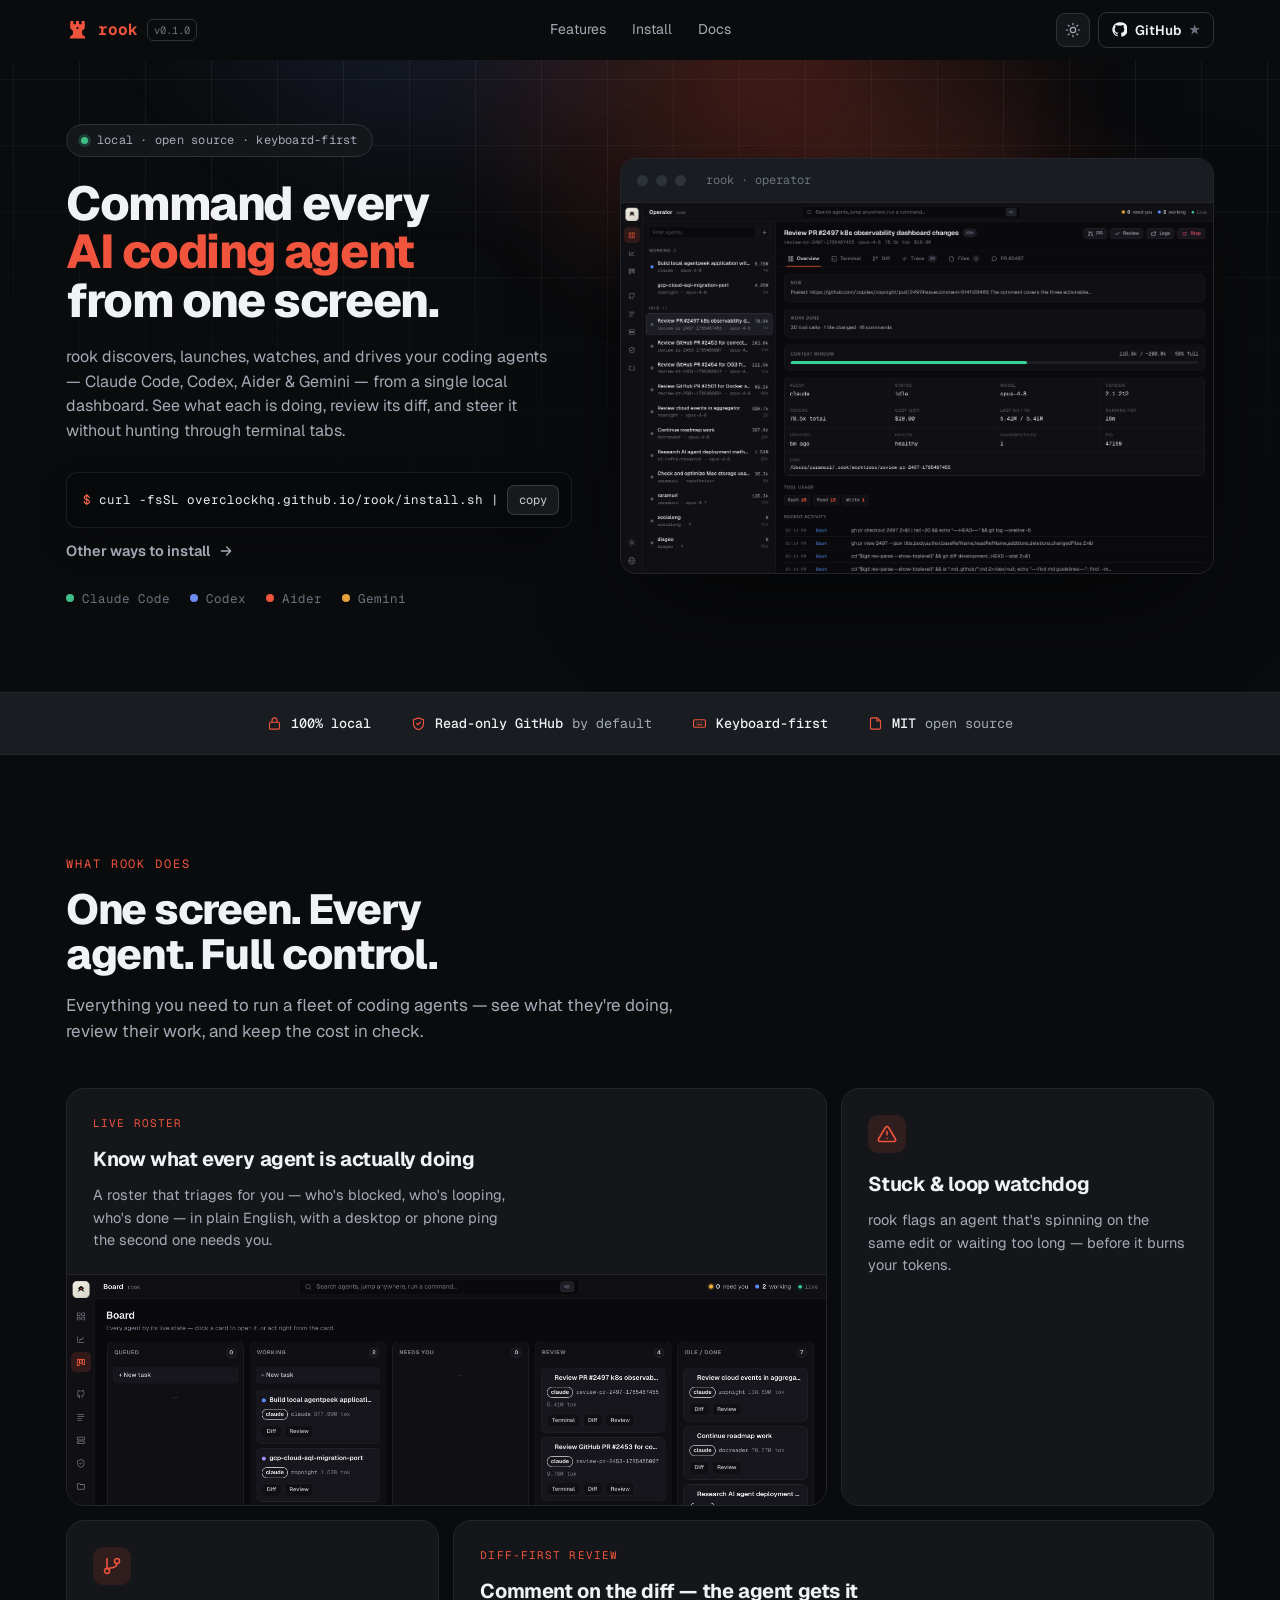
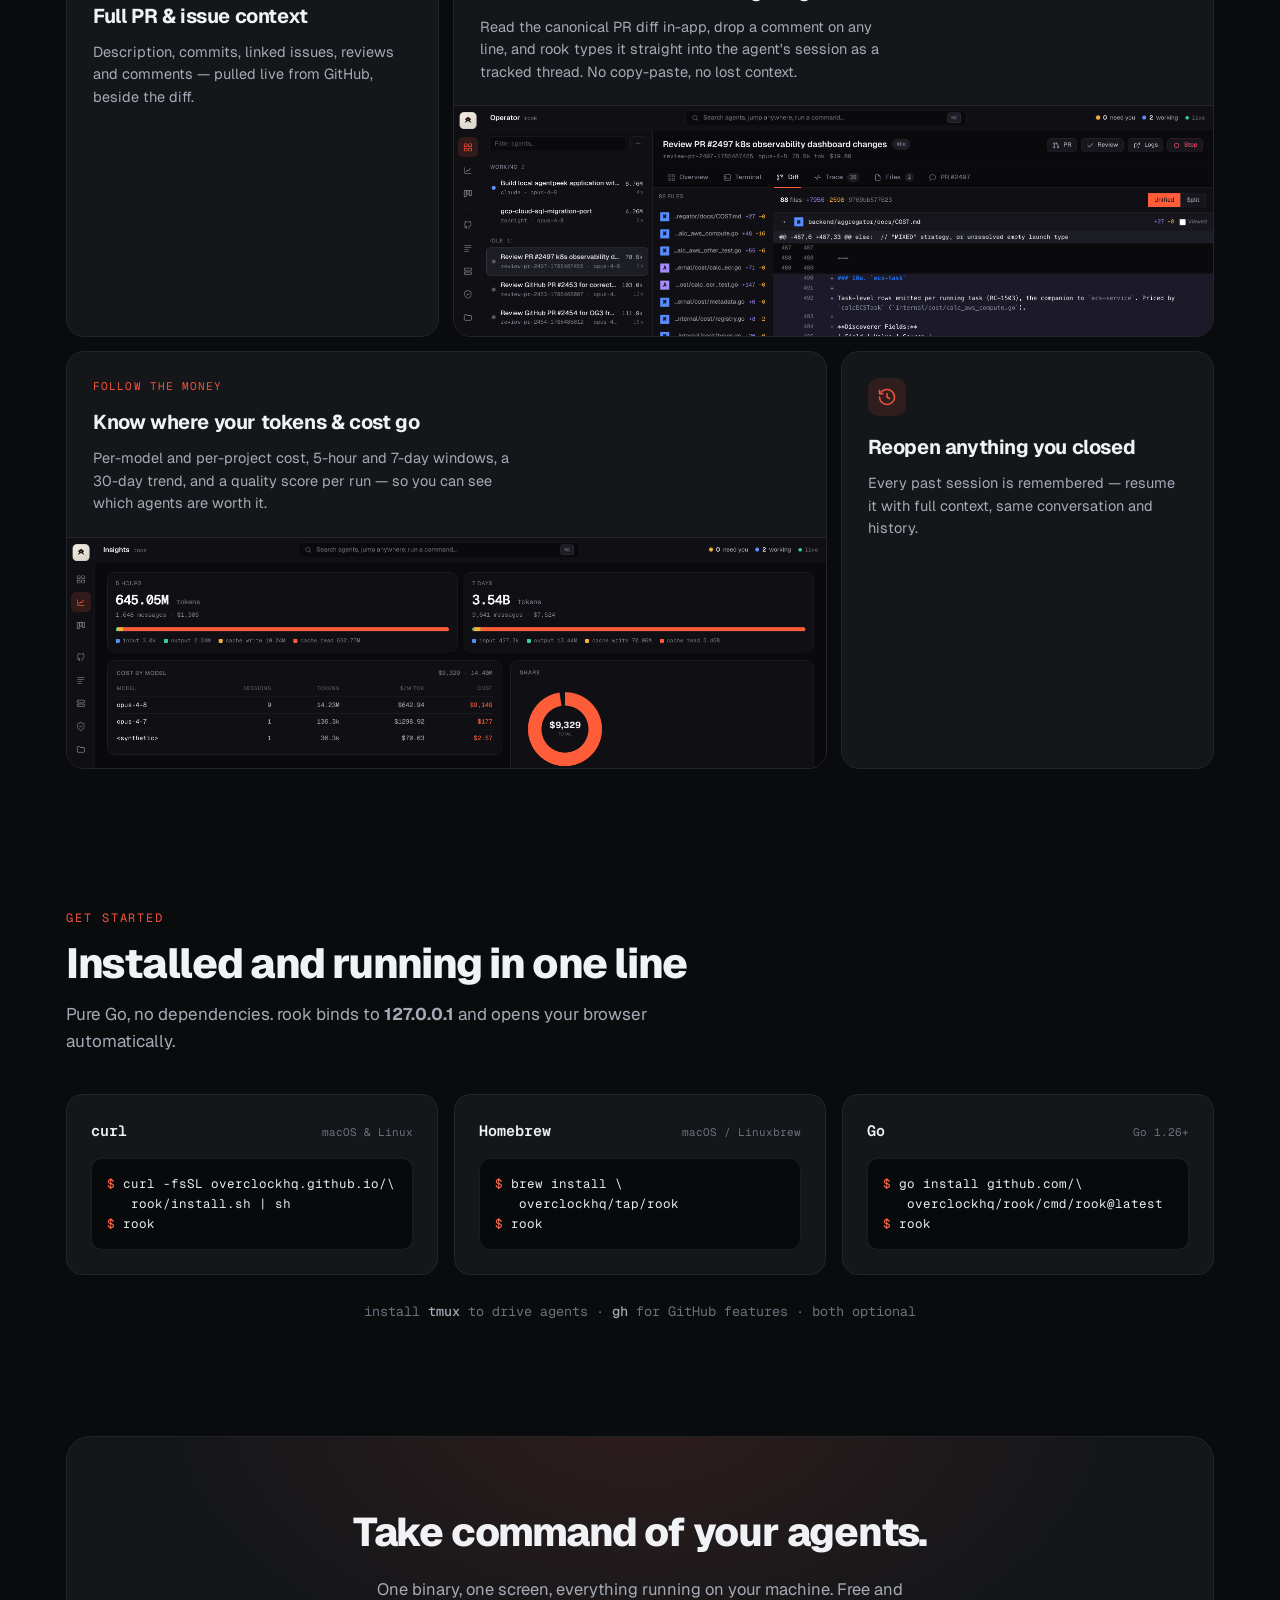
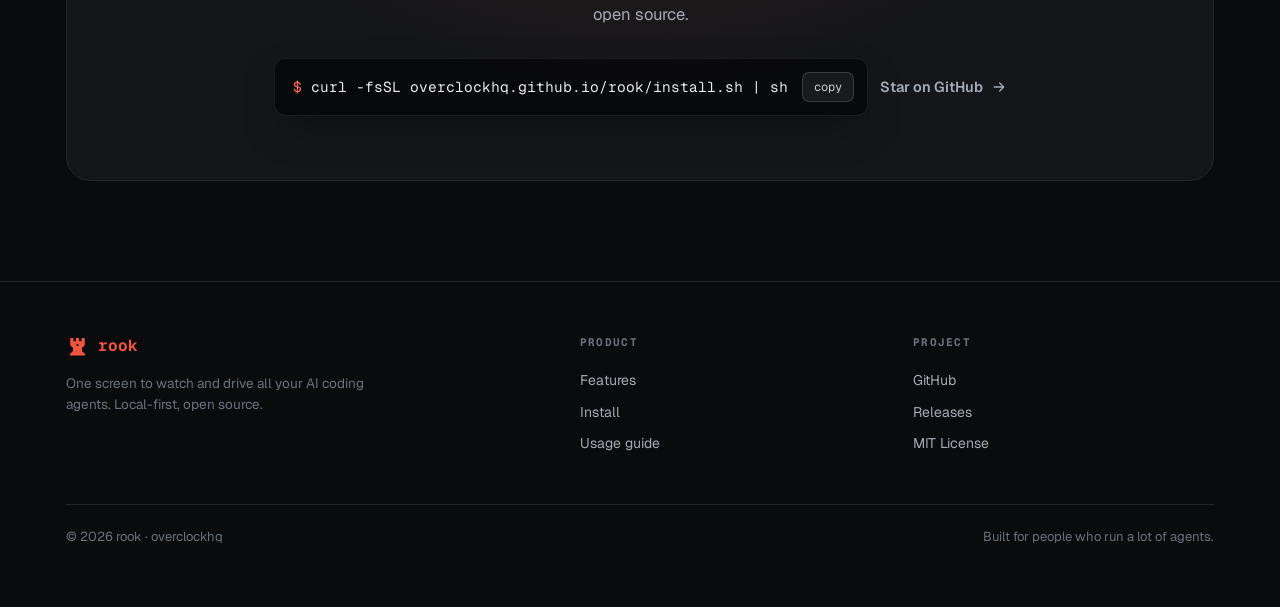
==== commit 3f7ac781: "Redesign landing page: product-forward hero, animated rook-lane background, bento features" ====
--- a/docs/index.html
+++ b/docs/index.html
@@ -13,298 +13,371 @@
 <link rel="preconnect" href="https://fonts.googleapis.com" />
 <link rel="preconnect" href="https://fonts.gstatic.com" crossorigin />
 <link href="https://fonts.googleapis.com/css2?family=Geist:wght@400;500;600;700;800&family=Geist+Mono:wght@400;500&display=swap" rel="stylesheet" />
-<script>/* apply theme before paint to avoid a flash; default to dark (the product's primary look) */
-  try{var t=localStorage.getItem('rookTheme')||'dark';document.documentElement.setAttribute('data-theme',t);}catch(e){document.documentElement.setAttribute('data-theme','dark');}</script>
+<script>try{var t=localStorage.getItem('rookTheme')||'dark';document.documentElement.setAttribute('data-theme',t);}catch(e){document.documentElement.setAttribute('data-theme','dark');}</script>
 <style>
   :root{
-    /* dark (default) — graphite command-center */
-    --bg:#0b0c0e; --bg2:#0f1113; --panel:#141619; --panel2:#191c20; --line:#23262c; --line2:#2e333a;
-    --ink:#eef1f5; --ink2:#a6adb8; --ink3:#6a727d;
+    --bg:#0a0b0d; --bg2:#0f1113; --panel:#141619; --panel2:#191c20; --line:#22262c; --line2:#2e333a;
+    --ink:#f0f2f6; --ink2:#a4abb6; --ink3:#6a727d;
     --coral:#f0543c; --coral2:#ff6a4d; --coral-weak:#f0543c1f;
     --blue:#6b8cf0; --green:#3fbf87; --amber:#e5a13a;
-    --code-bg:#08090b; --code-ink:#e8ebf0;
-    --shadow:0 30px 80px -20px #00000099; --shadow-sm:0 12px 40px -12px #0000007a;
-    --hero-glow:radial-gradient(60% 42% at 82% -8%,#f0543c22,transparent 70%),radial-gradient(50% 40% at -5% 4%,#6b8cf014,transparent 70%);
+    --code-bg:#08090b; --code-ink:#e8ebf0; --code-line:#ffffff14;
+    --shadow:0 40px 100px -30px #000000cc; --shadow-sm:0 16px 44px -16px #00000090;
+    --glowA:#f0543c40; --glowB:#6b8cf026;
+    --grid-line:#ffffff07;
     --sans:"Geist",system-ui,-apple-system,"Segoe UI",sans-serif;
     --mono:"Geist Mono",ui-monospace,"SF Mono",Menlo,monospace;
-    --maxw:1140px;
+    --maxw:1200px;
   }
   :root[data-theme="light"]{
-    /* light — cool, neutral, deliberately NOT warm cream */
-    --bg:#f7f8fa; --bg2:#eef1f4; --panel:#ffffff; --panel2:#f4f6f8; --line:#e4e7ec; --line2:#d5dae1;
-    --ink:#0e1116; --ink2:#4b535e; --ink3:#828b96;
-    --coral:#e04328; --coral2:#f0543c; --coral-weak:#e043281a;
-    --blue:#3f5fd0; --green:#1e9e68; --amber:#b9791a;
-    --code-bg:#0e1116; --code-ink:#e8ebf0;
-    --shadow:0 30px 70px -24px #10203a2e; --shadow-sm:0 12px 34px -14px #10203a24;
-    --hero-glow:radial-gradient(60% 42% at 82% -8%,#f0543c14,transparent 70%),radial-gradient(50% 40% at -5% 4%,#6b8cf00f,transparent 70%);
+    /* matches rook's product light theme — warm paper, not white */
+    --bg:#f6f5f2; --bg2:#f1efea; --panel:#ffffff; --panel2:#f4f2ec; --line:rgba(24,22,18,.10); --line2:rgba(24,22,18,.17);
+    --ink:#1b1a17; --ink2:#46433d; --ink3:#726e66;
+    --coral:#df4826; --coral2:#f0543c; --coral-weak:rgba(223,72,38,.10);
+    --blue:#2f66d6; --green:#10895a; --amber:#a1670a;
+    --code-bg:#1b1a17; --code-ink:#f2eee6; --code-line:#ffffff1a;
+    --shadow:0 30px 70px -26px rgba(24,22,18,.34); --shadow-sm:0 14px 40px -18px rgba(24,22,18,.24);
+    --glowA:#df48261f; --glowB:#7a5cf016;
+    --grid-line:rgba(24,22,18,.04);
   }
   *{box-sizing:border-box}
   html{scroll-behavior:smooth}
-  body{margin:0;background:var(--bg);color:var(--ink);font-family:var(--sans);line-height:1.55;-webkit-font-smoothing:antialiased;
-    background-image:var(--hero-glow);background-repeat:no-repeat;transition:background-color .2s,color .2s}
+  body{margin:0;background:var(--bg);color:var(--ink);font-family:var(--sans);line-height:1.55;-webkit-font-smoothing:antialiased;overflow-x:hidden}
   a{color:inherit;text-decoration:none}
-  .wrap{max-width:var(--maxw);margin:0 auto;padding:0 24px}
+  .wrap{max-width:var(--maxw);margin:0 auto;padding:0 26px}
   .coral{color:var(--coral)}
   .mono{font-family:var(--mono)}
 
-  /* nav */
-  header.nav{position:sticky;top:0;z-index:30;backdrop-filter:blur(12px);background:color-mix(in srgb,var(--bg) 82%,transparent);border-bottom:1px solid var(--line)}
-  .nav-in{display:flex;align-items:center;gap:16px;height:62px}
-  .brand{display:flex;align-items:center;gap:10px;font-family:var(--mono);font-weight:600;font-size:17px;letter-spacing:-.01em}
-  .brand svg{width:25px;height:25px}
+  /* ---------- nav ---------- */
+  header.nav{position:sticky;top:0;z-index:40;transition:background .25s,border-color .25s}
+  header.nav.scrolled{backdrop-filter:blur(14px);background:color-mix(in srgb,var(--bg) 78%,transparent);border-bottom:1px solid var(--line)}
+  .nav-in{display:grid;grid-template-columns:1fr auto 1fr;align-items:center;height:60px;gap:12px}
+  .nav-l{display:flex;align-items:center;gap:10px;justify-self:start}
+  .nav-c{justify-self:center;display:flex;gap:2px}
+  .nav-r{justify-self:end;display:flex;align-items:center;gap:8px}
+  .brand{display:flex;align-items:center;gap:9px;font-family:var(--mono);font-weight:600;font-size:16px;letter-spacing:-.01em}
+  .brand svg{width:23px;height:23px}
   .brand b{color:var(--coral)}
-  .nav-links{margin-left:auto;display:flex;align-items:center;gap:8px;font-size:14.5px;color:var(--ink2)}
-  .nav-links .lnk{padding:8px 12px;border-radius:8px}
-  .nav-links .lnk:hover{color:var(--ink);background:var(--panel2)}
-  .icon-btn{display:inline-flex;align-items:center;justify-content:center;width:36px;height:36px;border-radius:9px;border:1px solid var(--line2);background:var(--panel);color:var(--ink2);cursor:pointer}
+  .ver{font-family:var(--mono);font-size:10.5px;color:var(--ink3);border:1px solid var(--line2);border-radius:6px;padding:2px 6px}
+  .nav-c a{padding:7px 12px;border-radius:8px;font-size:14px;color:var(--ink2)}
+  .nav-c a:hover{color:var(--ink);background:var(--panel2)}
+  .ghstar{display:inline-flex;align-items:center;gap:8px;font-size:13.5px;font-weight:600;padding:7px 13px;border:1px solid var(--line2);border-radius:9px;color:var(--ink)}
+  .ghstar:hover{border-color:var(--ink3)}
+  .ghstar svg{width:15px;height:15px}
+  .ghstar .n{font-family:var(--mono);font-size:12px;color:var(--ink3)}
+  .icon-btn{display:inline-flex;align-items:center;justify-content:center;width:34px;height:34px;border-radius:9px;border:1px solid var(--line2);background:var(--panel);color:var(--ink2);cursor:pointer}
   .icon-btn:hover{color:var(--ink);border-color:var(--ink3)}
-  .icon-btn svg{width:17px;height:17px}
-  :root[data-theme="dark"] .icon-btn .i-sun{display:block}
-  :root[data-theme="dark"] .icon-btn .i-moon{display:none}
-  :root[data-theme="light"] .icon-btn .i-sun{display:none}
-  :root[data-theme="light"] .icon-btn .i-moon{display:block}
-  .btn{display:inline-flex;align-items:center;gap:8px;font-weight:600;font-size:14.5px;padding:9px 16px;border-radius:9px;border:1px solid var(--line2);color:var(--ink);cursor:pointer;white-space:nowrap}
-  .btn:hover{border-color:var(--ink3)}
-  .btn.primary{background:var(--coral);border-color:var(--coral);color:#fff}
-  .btn.primary:hover{background:var(--coral2);border-color:var(--coral2)}
-  .btn svg{width:15px;height:15px}
-  @media(max-width:760px){ .nav-links .lnk{display:none} }
-
-  /* hero */
-  .hero{padding:80px 0 20px;text-align:center}
-  .eyebrow{display:inline-flex;align-items:center;gap:9px;font-family:var(--mono);font-size:12px;letter-spacing:.04em;color:var(--ink2);border:1px solid var(--line2);border-radius:999px;padding:6px 15px;background:var(--panel)}
-  .eyebrow .dot{width:7px;height:7px;border-radius:50%;background:var(--green);box-shadow:0 0 0 3px color-mix(in srgb,var(--green) 22%,transparent)}
-  h1{font-size:clamp(37px,6vw,66px);line-height:1.02;letter-spacing:-.03em;font-weight:800;margin:26px auto 0;max-width:15ch;text-wrap:balance}
-  .hero .sub{font-size:clamp(16.5px,2.1vw,20px);color:var(--ink2);max-width:58ch;margin:22px auto 0;line-height:1.55;text-wrap:pretty}
-  .cta{display:flex;gap:12px;justify-content:center;align-items:center;flex-wrap:wrap;margin-top:34px}
-  .install{display:inline-flex;align-items:center;gap:14px;font-family:var(--mono);font-size:14.5px;background:var(--code-bg);border:1px solid var(--line2);border-radius:11px;padding:13px 13px 13px 18px;color:var(--code-ink);box-shadow:var(--shadow-sm);max-width:100%}
+  .icon-btn svg{width:16px;height:16px}
+  :root[data-theme="dark"] .i-sun{display:block}   :root[data-theme="dark"] .i-moon{display:none}
+  :root[data-theme="light"] .i-sun{display:none}    :root[data-theme="light"] .i-moon{display:block}
+  @media(max-width:860px){ .nav-c{display:none} .nav-in{grid-template-columns:1fr auto} .ghstar .n{display:none} }
+
+  /* ---------- hero ---------- */
+  .hero{position:relative;overflow:hidden;padding:64px 0 84px}
+  .hero-canvas{position:absolute;inset:0;z-index:0;pointer-events:none;
+    mask-image:radial-gradient(130% 94% at 60% -6%,#000 40%,transparent 84%);-webkit-mask-image:radial-gradient(130% 94% at 60% -6%,#000 40%,transparent 84%)}
+  .hero-glow{position:absolute;top:-160px;left:50%;transform:translateX(-50%);width:1100px;height:620px;z-index:0;pointer-events:none;
+    background:radial-gradient(42% 60% at 62% 30%,var(--glowA),transparent 70%),radial-gradient(38% 55% at 30% 12%,var(--glowB),transparent 72%);
+    filter:blur(30px);animation:glowdrift 16s ease-in-out infinite}
+  .hero .wrap{position:relative;z-index:1;display:grid;grid-template-columns:minmax(0,0.92fr) minmax(0,1.08fr);gap:48px;align-items:center}
+  .hero-copy{max-width:none}
+  .eyebrow{display:inline-flex;align-items:center;gap:9px;font-family:var(--mono);font-size:12px;letter-spacing:.02em;color:var(--ink2);border:1px solid var(--line2);border-radius:999px;padding:6px 14px;background:var(--panel)}
+  .eyebrow .dot{width:7px;height:7px;border-radius:50%;background:var(--green);box-shadow:0 0 0 3px color-mix(in srgb,var(--green) 22%,transparent);animation:pulse 2.4s ease-in-out infinite}
+  h1{font-size:clamp(33px,3.7vw,55px);line-height:1.03;letter-spacing:-.03em;font-weight:800;margin:22px 0 0;max-width:15ch;text-wrap:balance}
+  .hero .sub{font-size:clamp(16px,1.15vw,18px);color:var(--ink2);max-width:44ch;margin:20px 0 0;line-height:1.55;text-wrap:pretty}
+  .cta{display:flex;gap:12px;align-items:center;flex-wrap:wrap;margin-top:28px}
+  .install{display:inline-flex;align-items:center;gap:14px;font-family:var(--mono);font-size:14.5px;background:var(--code-bg);border:1px solid var(--code-line);border-radius:11px;padding:13px 13px 13px 18px;color:var(--code-ink);box-shadow:var(--shadow-sm);max-width:100%}
   .install .p{color:var(--coral2)}
+  .hero-copy .install{font-size:12.5px;gap:10px;padding:12px 12px 12px 16px}
   .install .cmd{white-space:nowrap;overflow-x:auto;-webkit-overflow-scrolling:touch}
-  .install button{flex:none}
-  .install button{font-family:var(--mono);font-size:12px;border:1px solid #ffffff26;background:#ffffff12;color:#c9cdd4;border-radius:7px;padding:6px 11px;cursor:pointer}
+  .install button{flex:none;font-family:var(--mono);font-size:12px;border:1px solid #ffffff26;background:#ffffff12;color:#c9cdd4;border-radius:7px;padding:6px 11px;cursor:pointer}
   .install button:hover{color:#fff;border-color:#ffffff45}
-  .agents{display:flex;gap:18px;justify-content:center;flex-wrap:wrap;margin-top:24px;font-family:var(--mono);font-size:12.5px;color:var(--ink3)}
-  .agents span{display:inline-flex;align-items:center;gap:7px}
-  .agents .dot{width:8px;height:8px;border-radius:50%}
+  .ghost{display:inline-flex;align-items:center;gap:8px;font-weight:600;font-size:14.5px;color:var(--ink2)}
+  .ghost:hover{color:var(--ink)} .ghost svg{width:16px;height:16px;transition:transform .15s} .ghost:hover svg{transform:translateX(3px)}
+  .agents{display:flex;gap:20px;flex-wrap:wrap;margin-top:26px;font-family:var(--mono);font-size:12.5px;color:var(--ink3)}
+  .agents span{display:inline-flex;align-items:center;gap:8px}
+  .agents .dot{width:8px;height:8px;border-radius:50%;animation:pulse 2.8s ease-in-out infinite}
+  .agents span:nth-child(2) .dot{animation-delay:.5s}.agents span:nth-child(3) .dot{animation-delay:1s}.agents span:nth-child(4) .dot{animation-delay:1.5s}
   .d-green{background:var(--green)} .d-blue{background:var(--blue)} .d-coral{background:var(--coral)} .d-amber{background:var(--amber)}
 
-  /* screenshot frame */
-  .shot-wrap{margin:56px auto 0;max-width:1020px}
-  .shot{border:1px solid var(--line);border-radius:15px;overflow:hidden;background:var(--panel);box-shadow:var(--shadow)}
-  .shot-bar{display:flex;align-items:center;gap:8px;padding:11px 15px;border-bottom:1px solid var(--line);background:var(--panel2)}
-  .shot-bar i{width:11px;height:11px;border-radius:50%;background:var(--line2);display:inline-block}
+  .shot-wrap{margin:0;max-width:none;position:relative}
+  .shot-wrap::before{content:"";position:absolute;inset:-14% -6% 6% -6%;background:radial-gradient(52% 60% at 55% 42%,var(--glowA),transparent 72%);filter:blur(44px);z-index:0}
+  @media(max-width:900px){ .hero{padding:44px 0 60px} .hero .wrap{grid-template-columns:1fr;gap:34px} .shot-wrap{margin-top:8px} h1{max-width:18ch;font-size:clamp(34px,8vw,50px)} .hero .sub{max-width:56ch} }
+  .shot{position:relative;z-index:1;border:1px solid var(--line);border-radius:16px;overflow:hidden;background:var(--panel);box-shadow:var(--shadow);animation:floaty 8s ease-in-out infinite}
+  .shot-bar{display:flex;align-items:center;gap:8px;padding:12px 16px;border-bottom:1px solid var(--line);background:var(--panel2)}
+  .shot-bar i{width:11px;height:11px;border-radius:50%;background:var(--line2)}
   .shot-bar .u{margin-left:12px;font-family:var(--mono);font-size:12px;color:var(--ink3)}
   .shot img{display:block;width:100%;height:auto}
-  .shot-cap{text-align:center;margin:16px auto 0;font-size:13px;color:var(--ink3);display:inline-flex;gap:8px;align-items:center;width:100%;justify-content:center}
-  .shot-cap b{color:var(--ink2);font-weight:500}
-
-  /* trust strip */
-  .trust{border-block:1px solid var(--line);margin-top:70px;background:var(--panel2)}
-  .trust-in{display:flex;gap:14px 40px;justify-content:center;flex-wrap:wrap;padding:22px 0;font-size:14px;color:var(--ink2)}
-  .trust-in span{display:inline-flex;align-items:center;gap:10px}
-  .trust-in b{color:var(--ink);font-weight:600}
-  .trust-in svg{width:16px;height:16px;color:var(--coral);flex:none}
-
-  /* features */
-  section.feats{padding:84px 0 24px}
-  .sec-h{text-align:center;margin-bottom:12px}
+
+  /* ---------- value strip ---------- */
+  .strip{border-block:1px solid var(--line);margin-top:0;background:var(--panel2)}
+  .strip-in{display:flex;gap:12px 40px;justify-content:center;flex-wrap:wrap;padding:20px 0;font-size:13.5px;color:var(--ink2);font-family:var(--mono)}
+  .strip-in span{display:inline-flex;align-items:center;gap:9px}
+  .strip-in svg{width:15px;height:15px;color:var(--coral);flex:none}
+  .strip-in b{color:var(--ink);font-weight:500}
+
+  /* ---------- section head ---------- */
+  section.feats{padding:100px 0 40px}
+  .sec-h{max-width:640px}
   .sec-h .k{font-family:var(--mono);font-size:12px;letter-spacing:.16em;text-transform:uppercase;color:var(--coral)}
-  .sec-h h2{font-size:clamp(27px,3.8vw,39px);letter-spacing:-.025em;margin:12px 0 0;font-weight:800;text-wrap:balance}
-  .frow{display:grid;grid-template-columns:1fr 1.12fr;gap:56px;align-items:center;padding:58px 0;border-bottom:1px solid var(--line)}
-  .frow:nth-child(even) .ftext{order:2}
-  .frow:last-child{border-bottom:0}
-  .ftext .k{font-family:var(--mono);font-size:11.5px;letter-spacing:.1em;text-transform:uppercase;color:var(--coral)}
-  .ftext h3{font-size:clamp(23px,2.8vw,31px);letter-spacing:-.022em;margin:13px 0 0;font-weight:700;text-wrap:balance}
-  .ftext p{color:var(--ink2);font-size:16px;margin:15px 0 0;max-width:46ch}
-  .ftext ul{margin:20px 0 0;padding:0;list-style:none;display:flex;flex-direction:column;gap:11px}
-  .ftext li{font-size:14.5px;color:var(--ink);display:flex;gap:11px;align-items:flex-start}
-  .ftext li svg{width:16px;height:16px;color:var(--coral);flex:none;margin-top:2px}
-  .fshot{border:1px solid var(--line);border-radius:13px;overflow:hidden;background:var(--panel);box-shadow:var(--shadow-sm)}
-  .fshot img{display:block;width:100%;height:auto}
-  @media(max-width:840px){ .frow{grid-template-columns:1fr;gap:28px} .frow:nth-child(even) .ftext{order:0} }
-
-  /* install section */
-  section.get{padding:84px 0}
-  .get-grid{display:grid;grid-template-columns:repeat(3,1fr);gap:16px;margin-top:34px}
-  .get-card{background:var(--panel);border:1px solid var(--line);border-radius:14px;padding:22px;transition:border-color .15s}
-  .get-card:hover{border-color:var(--line2)}
+  .sec-h h2{font-size:clamp(29px,3.6vw,42px);letter-spacing:-.03em;margin:14px 0 0;font-weight:800;text-wrap:balance;line-height:1.05}
+  .sec-h p{color:var(--ink2);font-size:17px;margin:16px 0 0}
+
+  /* ---------- bento ---------- */
+  .bento{display:grid;grid-template-columns:repeat(3,1fr);gap:14px;margin-top:44px}
+  .tile{grid-column:span 1;background:var(--panel);border:1px solid var(--line);border-radius:18px;padding:26px 26px 0;overflow:hidden;position:relative;display:flex;flex-direction:column;min-height:240px;transition:border-color .18s,transform .18s}
+  .tile:hover{border-color:var(--line2);transform:translateY(-3px)}
+  .tile.wide{grid-column:span 2}
+  .tile.pad{padding-bottom:26px;justify-content:center}
+  .tile .k{font-family:var(--mono);font-size:11px;letter-spacing:.1em;text-transform:uppercase;color:var(--coral)}
+  .tile h3{font-size:20px;letter-spacing:-.02em;margin:12px 0 0;font-weight:700}
+  .tile p{color:var(--ink2);font-size:14.5px;margin:9px 0 0;max-width:42ch}
+  .tile .ic{width:38px;height:38px;border-radius:10px;display:flex;align-items:center;justify-content:center;background:var(--coral-weak);color:var(--coral);margin-bottom:4px}
+  .tile .ic svg{width:20px;height:20px}
+  .tile .thumb{margin:22px -26px 0;border-top:1px solid var(--line);overflow:hidden;background:var(--bg2)}
+  .tile .thumb img{display:block;width:100%;height:230px;object-fit:cover;object-position:top center}
+  .tile .grow{flex:1}
+  @media(max-width:900px){ .bento{grid-template-columns:1fr 1fr} .tile.wide{grid-column:span 2} }
+  @media(max-width:620px){ .bento{grid-template-columns:1fr} .tile,.tile.wide{grid-column:span 1} }
+
+  /* ---------- install section ---------- */
+  section.get{padding:100px 0 40px}
+  .get-grid{display:grid;grid-template-columns:repeat(3,1fr);gap:16px;margin-top:40px}
+  .get-card{background:var(--panel);border:1px solid var(--line);border-radius:16px;padding:24px;transition:border-color .18s,transform .18s}
+  .get-card:hover{border-color:var(--line2);transform:translateY(-3px)}
   .get-card .h{display:flex;align-items:baseline;justify-content:space-between;gap:8px}
   .get-card h4{margin:0;font-size:15px;font-family:var(--mono);color:var(--ink);font-weight:600}
-  .get-card .tag{font-size:11.5px;color:var(--ink3);font-family:var(--mono)}
-  .get-card pre{margin:16px 0 0;background:var(--code-bg);border:1px solid #ffffff14;border-radius:10px;padding:14px;font-family:var(--mono);font-size:12.5px;color:var(--code-ink);overflow-x:auto;white-space:pre;line-height:1.6}
+  .get-card .tag{font-size:11px;color:var(--ink3);font-family:var(--mono)}
+  .get-card pre{margin:16px 0 0;background:var(--code-bg);border:1px solid var(--code-line);border-radius:11px;padding:15px;font-family:var(--mono);font-size:12.5px;color:var(--code-ink);overflow-x:auto;white-space:pre;line-height:1.6}
   .get-card pre .p{color:var(--coral2)}
-  .get-note{text-align:center;color:var(--ink3);font-size:13.5px;margin-top:24px;font-family:var(--mono)}
+  .get-note{text-align:center;color:var(--ink3);font-size:13.5px;margin-top:26px;font-family:var(--mono)}
   .get-note b{color:var(--ink2);font-weight:500}
-  @media(max-width:840px){ .get-grid{grid-template-columns:1fr} }
-
-  /* footer */
-  footer{border-top:1px solid var(--line);padding:38px 0 64px;margin-top:44px}
-  .foot-in{display:flex;align-items:center;gap:16px;flex-wrap:wrap;color:var(--ink3);font-size:13.5px}
-  .foot-in .brand{font-size:15px}
-  .foot-in .r{margin-left:auto;display:flex;gap:24px}
-  .foot-in a:hover{color:var(--ink)}
-
-  @media(prefers-reduced-motion:reduce){*{transition:none!important;scroll-behavior:auto!important}}
+  @media(max-width:820px){ .get-grid{grid-template-columns:1fr} }
+
+  /* ---------- closing CTA ---------- */
+  section.cta-band{padding:60px 0 30px}
+  .cta-card{position:relative;overflow:hidden;border:1px solid var(--line);border-radius:24px;background:var(--panel);padding:64px 32px;text-align:center}
+  .cta-card::before{content:"";position:absolute;inset:0;background:radial-gradient(60% 120% at 50% -10%,var(--coral-weak),transparent 70%);pointer-events:none}
+  .cta-card h2{position:relative;font-size:clamp(28px,3.6vw,40px);letter-spacing:-.03em;font-weight:800;margin:0;text-wrap:balance}
+  .cta-card p{position:relative;color:var(--ink2);margin:14px auto 0;max-width:48ch;font-size:16.5px}
+  .cta-card .cta{justify-content:center;margin-top:30px}
+
+  /* ---------- footer ---------- */
+  footer{border-top:1px solid var(--line);margin-top:70px;padding:52px 0 60px}
+  .foot-grid{display:grid;grid-template-columns:1.6fr 1fr 1fr;gap:32px}
+  .foot-brand .brand{font-size:16px}
+  .foot-brand p{color:var(--ink3);font-size:13.5px;margin:14px 0 0;max-width:34ch}
+  .foot-col h5{font-family:var(--mono);font-size:11px;letter-spacing:.12em;text-transform:uppercase;color:var(--ink3);margin:0 0 14px}
+  .foot-col a{display:block;color:var(--ink2);font-size:14px;padding:5px 0}
+  .foot-col a:hover{color:var(--ink)}
+  .foot-btm{display:flex;justify-content:space-between;flex-wrap:wrap;gap:10px;margin-top:44px;padding-top:22px;border-top:1px solid var(--line);color:var(--ink3);font-size:13px}
+  @media(max-width:720px){ .foot-grid{grid-template-columns:1fr 1fr} .foot-brand{grid-column:span 2} }
+
+  /* ---------- motion ---------- */
+  @keyframes glowdrift{0%,100%{transform:translateX(-50%) translateY(0) scale(1);opacity:.9}50%{transform:translateX(-52%) translateY(14px) scale(1.06);opacity:1}}
+  @keyframes floaty{0%,100%{transform:translateY(0)}50%{transform:translateY(-8px)}}
+  @keyframes pulse{0%,100%{opacity:1}50%{opacity:.4}}
+  @keyframes rise{from{opacity:0;transform:translateY(20px)}to{opacity:1;transform:none}}
+  .hero-copy>*, .shot-wrap{opacity:0;animation:rise .7s cubic-bezier(.2,.7,.2,1) forwards}
+  .hero-copy .eyebrow{animation-delay:.05s}
+  .hero-copy h1{animation-delay:.14s}
+  .hero-copy .sub{animation-delay:.26s}
+  .hero-copy .cta{animation-delay:.38s}
+  .hero-copy .agents{animation-delay:.48s}
+  .shot-wrap{animation-delay:.56s}
+  .reveal{opacity:0;transform:translateY(26px);transition:opacity .6s ease,transform .6s cubic-bezier(.2,.7,.2,1)}
+  .reveal.in{opacity:1;transform:none}
+  @media(prefers-reduced-motion:reduce){*{animation:none!important;transition:none!important}.hero-copy>*,.shot-wrap,.reveal{opacity:1!important;transform:none!important}}
 </style>
 </head>
 <body>
 
-<header class="nav">
+<header class="nav" id="nav">
   <div class="wrap nav-in">
-    <a class="brand" href="#top" aria-label="rook home">
-      <svg viewBox="0 0 48 48" fill="none" aria-hidden="true"><g fill="#f0543c"><rect x="9" y="6" width="6.5" height="10" rx="1"/><rect x="20.75" y="6" width="6.5" height="10" rx="1"/><rect x="32.5" y="6" width="6.5" height="10" rx="1"/><path d="M9 13 H39 V22 L33.5 26.5 V34 L40 39.5 V43 H8 V39.5 L14.5 34 V26.5 L9 22 Z"/><circle cx="24" cy="21" r="2.3" fill="#0b0c0e"/></g></svg>
-      <span><b>rook</b></span>
-    </a>
-    <nav class="nav-links">
-      <a class="lnk" href="#features">Features</a>
-      <a class="lnk" href="#install">Install</a>
-      <a class="lnk" href="https://github.com/overclockhq/rook/blob/master/docs/USAGE.md">Docs</a>
+    <div class="nav-l">
+      <a class="brand" href="#top" aria-label="rook home">
+        <svg viewBox="0 0 48 48" fill="none" aria-hidden="true"><g fill="#f0543c"><rect x="9" y="6" width="6.5" height="10" rx="1"/><rect x="20.75" y="6" width="6.5" height="10" rx="1"/><rect x="32.5" y="6" width="6.5" height="10" rx="1"/><path d="M9 13 H39 V22 L33.5 26.5 V34 L40 39.5 V43 H8 V39.5 L14.5 34 V26.5 L9 22 Z"/><circle cx="24" cy="21" r="2.3" fill="#0b0c0e"/></g></svg>
+        <span><b>rook</b></span>
+      </a>
+      <span class="ver">v0.1.0</span>
+    </div>
+    <nav class="nav-c">
+      <a href="#features">Features</a>
+      <a href="#install">Install</a>
+      <a href="https://github.com/overclockhq/rook/blob/master/docs/USAGE.md">Docs</a>
+    </nav>
+    <div class="nav-r">
       <button id="themeBtn" class="icon-btn" aria-label="Toggle theme" title="Toggle theme">
         <svg class="i-sun" viewBox="0 0 24 24" fill="none" stroke="currentColor" stroke-width="1.8" stroke-linecap="round"><circle cx="12" cy="12" r="4"/><path d="M12 2v2M12 20v2M4.9 4.9l1.4 1.4M17.7 17.7l1.4 1.4M2 12h2M20 12h2M4.9 19.1l1.4-1.4M17.7 6.3l1.4-1.4"/></svg>
         <svg class="i-moon" viewBox="0 0 24 24" fill="none" stroke="currentColor" stroke-width="1.8" stroke-linecap="round" stroke-linejoin="round"><path d="M21 12.8A9 9 0 1 1 11.2 3a7 7 0 0 0 9.8 9.8z"/></svg>
       </button>
-      <a class="btn primary" href="https://github.com/overclockhq/rook"><svg viewBox="0 0 24 24" fill="currentColor" aria-hidden="true"><path d="M12 .5A11.5 11.5 0 0 0 8.4 22.9c.6.1.8-.2.8-.6v-2c-3.3.7-4-1.4-4-1.4-.5-1.4-1.3-1.8-1.3-1.8-1.1-.7 0-.7 0-.7 1.2 0 1.8 1.2 1.8 1.2 1 1.8 2.8 1.3 3.5 1 0-.8.4-1.3.7-1.6-2.7-.3-5.5-1.3-5.5-5.9 0-1.3.5-2.4 1.2-3.2 0-.3-.5-1.5.2-3.2 0 0 1-.3 3.3 1.2a11.5 11.5 0 0 1 6 0C17.3 4.7 18.3 5 18.3 5c.7 1.7.2 2.9.1 3.2.8.8 1.2 1.9 1.2 3.2 0 4.6-2.8 5.6-5.5 5.9.4.4.8 1.1.8 2.2v3.3c0 .4.2.7.8.6A11.5 11.5 0 0 0 12 .5z"/></svg>GitHub</a>
-    </nav>
+      <a class="ghstar" href="https://github.com/overclockhq/rook"><svg viewBox="0 0 24 24" fill="currentColor" aria-hidden="true"><path d="M12 .5A11.5 11.5 0 0 0 8.4 22.9c.6.1.8-.2.8-.6v-2c-3.3.7-4-1.4-4-1.4-.5-1.4-1.3-1.8-1.3-1.8-1.1-.7 0-.7 0-.7 1.2 0 1.8 1.2 1.8 1.2 1 1.8 2.8 1.3 3.5 1 0-.8.4-1.3.7-1.6-2.7-.3-5.5-1.3-5.5-5.9 0-1.3.5-2.4 1.2-3.2 0-.3-.5-1.5.2-3.2 0 0 1-.3 3.3 1.2a11.5 11.5 0 0 1 6 0C17.3 4.7 18.3 5 18.3 5c.7 1.7.2 2.9.1 3.2.8.8 1.2 1.9 1.2 3.2 0 4.6-2.8 5.6-5.5 5.9.4.4.8 1.1.8 2.2v3.3c0 .4.2.7.8.6A11.5 11.5 0 0 0 12 .5z"/></svg>GitHub<span class="n">★</span></a>
+    </div>
   </div>
 </header>
 
 <a id="top"></a>
 <section class="hero">
+  <canvas class="hero-canvas" id="heroCanvas" aria-hidden="true"></canvas>
+  <div class="hero-glow"></div>
   <div class="wrap">
-    <span class="eyebrow"><span class="dot"></span> local · open source · keyboard-first</span>
-    <h1>Command every <span class="coral">AI coding agent</span> from one screen.</h1>
-    <p class="sub">rook discovers, launches, watches, and drives your coding agents — Claude&nbsp;Code, Codex, Aider &amp; Gemini — from a single local dashboard. See what each is doing, review its diff, and steer it without hunting through terminal tabs.</p>
-    <div class="cta">
-      <span class="install"><span class="cmd"><span class="p">$</span> curl -fsSL overclockhq.github.io/rook/install.sh | sh</span><button id="copyBtn" data-cmd="curl -fsSL https://overclockhq.github.io/rook/install.sh | sh">copy</button></span>
-      <a class="btn" href="#install">Other ways →</a>
-    </div>
-    <div class="agents">
-      <span><span class="dot d-green"></span>Claude Code</span>
-      <span><span class="dot d-blue"></span>Codex</span>
-      <span><span class="dot d-coral"></span>Aider</span>
-      <span><span class="dot d-amber"></span>Gemini</span>
+    <div class="hero-copy">
+      <span class="eyebrow"><span class="dot"></span> local · open source · keyboard-first</span>
+      <h1>Command every <span class="coral">AI coding agent</span> from one screen.</h1>
+      <p class="sub">rook discovers, launches, watches, and drives your coding agents — Claude&nbsp;Code, Codex, Aider &amp; Gemini — from a single local dashboard. See what each is doing, review its diff, and steer it without hunting through terminal tabs.</p>
+      <div class="cta">
+        <span class="install"><span class="cmd"><span class="p">$</span> curl -fsSL overclockhq.github.io/rook/install.sh | sh</span><button id="copyBtn" data-cmd="curl -fsSL https://overclockhq.github.io/rook/install.sh | sh">copy</button></span>
+        <a class="ghost" href="#install">Other ways to install <svg viewBox="0 0 24 24" fill="none" stroke="currentColor" stroke-width="2" stroke-linecap="round" stroke-linejoin="round"><path d="M5 12h14M13 6l6 6-6 6"/></svg></a>
+      </div>
+      <div class="agents">
+        <span><span class="dot d-green"></span>Claude Code</span>
+        <span><span class="dot d-blue"></span>Codex</span>
+        <span><span class="dot d-coral"></span>Aider</span>
+        <span><span class="dot d-amber"></span>Gemini</span>
+      </div>
     </div>
     <div class="shot-wrap">
       <div class="shot">
         <div class="shot-bar"><i></i><i></i><i></i><span class="u">rook · operator</span></div>
         <img id="heroShot" src="img/operator.png" data-dark="img/operator.png" data-light="img/light.png" alt="rook operator console — live agent roster and workspace" />
       </div>
-      <div class="shot-cap"><b>The Operator console.</b> Dark or light — switch anytime, top-right.</div>
     </div>
   </div>
 </section>
 
-<div class="trust">
-  <div class="wrap trust-in">
-    <span><svg viewBox="0 0 24 24" fill="none" stroke="currentColor" stroke-width="1.8" stroke-linecap="round" stroke-linejoin="round"><rect x="4" y="10" width="16" height="11" rx="2"/><path d="M8 10V7a4 4 0 0 1 8 0v3"/></svg><b>Your machine, your data</b> — nothing leaves your laptop</span>
-    <span><svg viewBox="0 0 24 24" fill="none" stroke="currentColor" stroke-width="1.8" stroke-linecap="round" stroke-linejoin="round"><rect x="2.5" y="6" width="19" height="12" rx="2"/><path d="M7 10h.01M11 10h.01M15 10h.01M8 14h8"/></svg><b>Keyboard-first</b> — ⌘K to jump anywhere</span>
-    <span><svg viewBox="0 0 24 24" fill="none" stroke="currentColor" stroke-width="1.8" stroke-linecap="round" stroke-linejoin="round"><path d="m12 3 8 4.5v9L12 21l-8-4.5v-9L12 3z"/><path d="m12 12 8-4.5M12 12v9M12 12 4 7.5"/></svg><b>Any agent</b> — Claude Code, Codex, Aider, Gemini</span>
+<div class="strip">
+  <div class="wrap strip-in">
+    <span><svg viewBox="0 0 24 24" fill="none" stroke="currentColor" stroke-width="1.8" stroke-linecap="round" stroke-linejoin="round"><rect x="4" y="10" width="16" height="11" rx="2"/><path d="M8 10V7a4 4 0 0 1 8 0v3"/></svg><b>100% local</b></span>
+    <span><svg viewBox="0 0 24 24" fill="none" stroke="currentColor" stroke-width="1.8" stroke-linecap="round" stroke-linejoin="round"><path d="M12 3 4 6v6c0 5 3.4 8.5 8 10 4.6-1.5 8-5 8-10V6z"/><path d="m9 12 2 2 4-4"/></svg><b>Read-only GitHub</b> by default</span>
+    <span><svg viewBox="0 0 24 24" fill="none" stroke="currentColor" stroke-width="1.8" stroke-linecap="round" stroke-linejoin="round"><rect x="2.5" y="6" width="19" height="12" rx="2"/><path d="M7 10h.01M11 10h.01M15 10h.01M8 14h8"/></svg><b>Keyboard-first</b></span>
     <span><svg viewBox="0 0 24 24" fill="none" stroke="currentColor" stroke-width="1.8" stroke-linecap="round" stroke-linejoin="round"><path d="M4 5a2 2 0 0 1 2-2h9l5 5v11a2 2 0 0 1-2 2H6a2 2 0 0 1-2-2z"/><path d="M14 3v5h5"/></svg><b>MIT</b> open source</span>
   </div>
 </div>
 
 <section class="feats" id="features">
   <div class="wrap">
-    <div class="sec-h"><div class="k">What rook does</div><h2>One screen. Every agent. Full control.</h2></div>
-
-    <div class="frow">
-      <div class="ftext">
-        <div class="k">Never babysit a terminal</div>
+    <div class="sec-h reveal">
+      <div class="k">What rook does</div>
+      <h2>One screen. Every agent. Full control.</h2>
+      <p>Everything you need to run a fleet of coding agents — see what they're doing, review their work, and keep the cost in check.</p>
+    </div>
+
+    <div class="bento">
+      <div class="tile wide reveal">
+        <div class="k">Live roster</div>
         <h3>Know what every agent is actually doing</h3>
-        <p>A live roster that triages for you — who's blocked, who's looping, who's done — in plain English, with a desktop or phone ping the second one needs you.</p>
-        <ul>
-          <li><svg viewBox="0 0 24 24" fill="none" stroke="currentColor" stroke-width="2.4" stroke-linecap="round" stroke-linejoin="round"><path d="m5 12 5 5L20 6"/></svg>Live status + situation report per agent</li>
-          <li><svg viewBox="0 0 24 24" fill="none" stroke="currentColor" stroke-width="2.4" stroke-linecap="round" stroke-linejoin="round"><path d="m5 12 5 5L20 6"/></svg>Stuck &amp; loop watchdog</li>
-          <li><svg viewBox="0 0 24 24" fill="none" stroke="currentColor" stroke-width="2.4" stroke-linecap="round" stroke-linejoin="round"><path d="m5 12 5 5L20 6"/></svg>Allow / Deny right from the list</li>
-        </ul>
-      </div>
-      <div class="fshot"><img src="img/board.png" alt="rook board — agents grouped by live state" loading="lazy" /></div>
-    </div>
-
-    <div class="frow">
-      <div class="ftext">
+        <p>A roster that triages for you — who's blocked, who's looping, who's done — in plain English, with a desktop or phone ping the second one needs you.</p>
+        <div class="thumb"><img src="img/board.png" alt="rook board — agents grouped by live state" loading="lazy" /></div>
+      </div>
+
+      <div class="tile pad reveal">
+        <div class="ic"><svg viewBox="0 0 24 24" fill="none" stroke="currentColor" stroke-width="1.9" stroke-linecap="round" stroke-linejoin="round"><path d="M12 9v4M12 17h.01"/><path d="M10.3 3.9 1.8 18a2 2 0 0 0 1.7 3h17a2 2 0 0 0 1.7-3L13.7 3.9a2 2 0 0 0-3.4 0z"/></svg></div>
+        <h3>Stuck &amp; loop watchdog</h3>
+        <p>rook flags an agent that's spinning on the same edit or waiting too long — before it burns your tokens.</p>
+        <span class="grow"></span>
+      </div>
+
+      <div class="tile pad reveal">
+        <div class="ic"><svg viewBox="0 0 24 24" fill="none" stroke="currentColor" stroke-width="1.9" stroke-linecap="round" stroke-linejoin="round"><path d="M6 3v12"/><circle cx="6" cy="18" r="3"/><circle cx="18" cy="6" r="3"/><path d="M18 9c0 7-12 5-12 6"/></svg></div>
+        <h3>Full PR &amp; issue context</h3>
+        <p>Description, commits, linked issues, reviews and comments — pulled live from GitHub, beside the diff.</p>
+        <span class="grow"></span>
+      </div>
+
+      <div class="tile wide reveal">
         <div class="k">Diff-first review</div>
         <h3>Comment on the diff — the agent gets it</h3>
         <p>Read the canonical PR diff in-app, drop a comment on any line, and rook types it straight into the agent's session as a tracked thread. No copy-paste, no lost context.</p>
-        <ul>
-          <li><svg viewBox="0 0 24 24" fill="none" stroke="currentColor" stroke-width="2.4" stroke-linecap="round" stroke-linejoin="round"><path d="m5 12 5 5L20 6"/></svg>Canonical PR diff, split or unified</li>
-          <li><svg viewBox="0 0 24 24" fill="none" stroke="currentColor" stroke-width="2.4" stroke-linecap="round" stroke-linejoin="round"><path d="m5 12 5 5L20 6"/></svg>Threaded comments that survive restarts</li>
-          <li><svg viewBox="0 0 24 24" fill="none" stroke="currentColor" stroke-width="2.4" stroke-linecap="round" stroke-linejoin="round"><path d="m5 12 5 5L20 6"/></svg>Nudge an agent that missed one</li>
-        </ul>
-      </div>
-      <div class="fshot"><img src="img/diff.png" alt="rook diff review with inline comments" loading="lazy" /></div>
-    </div>
-
-    <div class="frow">
-      <div class="ftext">
-        <div class="k">Context, in-app</div>
-        <h3>Full PR &amp; issue context without leaving</h3>
-        <p>For any review agent, see the PR's description, commits, linked issues, reviews, and comments — pulled live from GitHub, right beside the diff.</p>
-        <ul>
-          <li><svg viewBox="0 0 24 24" fill="none" stroke="currentColor" stroke-width="2.4" stroke-linecap="round" stroke-linejoin="round"><path d="m5 12 5 5L20 6"/></svg>Live PR / issue timeline</li>
-          <li><svg viewBox="0 0 24 24" fill="none" stroke="currentColor" stroke-width="2.4" stroke-linecap="round" stroke-linejoin="round"><path d="m5 12 5 5L20 6"/></svg>Start work or review from a ticket id</li>
-          <li><svg viewBox="0 0 24 24" fill="none" stroke="currentColor" stroke-width="2.4" stroke-linecap="round" stroke-linejoin="round"><path d="m5 12 5 5L20 6"/></svg>Open a PR from the agent's branch</li>
-        </ul>
-      </div>
-      <div class="fshot"><img src="img/pr-context.png" alt="rook PR context panel" loading="lazy" /></div>
-    </div>
-
-    <div class="frow">
-      <div class="ftext">
+        <div class="thumb"><img src="img/diff.png" alt="rook diff review with inline comments" loading="lazy" /></div>
+      </div>
+
+      <div class="tile wide reveal">
         <div class="k">Follow the money</div>
         <h3>Know where your tokens &amp; cost go</h3>
-        <p>Per-model and per-project cost, 5-hour and 7-day windows, a 30-day activity trend, and a quality score per run — so you can see which agents are worth it.</p>
-        <ul>
-          <li><svg viewBox="0 0 24 24" fill="none" stroke="currentColor" stroke-width="2.4" stroke-linecap="round" stroke-linejoin="round"><path d="m5 12 5 5L20 6"/></svg>Cost by model &amp; project</li>
-          <li><svg viewBox="0 0 24 24" fill="none" stroke="currentColor" stroke-width="2.4" stroke-linecap="round" stroke-linejoin="round"><path d="m5 12 5 5L20 6"/></svg>Quality × cost per session</li>
-          <li><svg viewBox="0 0 24 24" fill="none" stroke="currentColor" stroke-width="2.4" stroke-linecap="round" stroke-linejoin="round"><path d="m5 12 5 5L20 6"/></svg>Your top runs by spend</li>
-        </ul>
-      </div>
-      <div class="fshot"><img src="img/insights.png" alt="rook insights — cost and token breakdown" loading="lazy" /></div>
+        <p>Per-model and per-project cost, 5-hour and 7-day windows, a 30-day trend, and a quality score per run — so you can see which agents are worth it.</p>
+        <div class="thumb"><img src="img/insights.png" alt="rook insights — cost and token breakdown" loading="lazy" /></div>
+      </div>
+
+      <div class="tile pad reveal">
+        <div class="ic"><svg viewBox="0 0 24 24" fill="none" stroke="currentColor" stroke-width="1.9" stroke-linecap="round" stroke-linejoin="round"><path d="M3 12a9 9 0 1 0 9-9 9 9 0 0 0-7 3.3"/><path d="M3 4v4h4"/><path d="M12 8v4l3 2"/></svg></div>
+        <h3>Reopen anything you closed</h3>
+        <p>Every past session is remembered — resume it with full context, same conversation and history.</p>
+        <span class="grow"></span>
+      </div>
     </div>
   </div>
 </section>
 
 <section class="get" id="install">
   <div class="wrap">
-    <div class="sec-h"><div class="k">Get started</div><h2>Installed and running in one line</h2></div>
+    <div class="sec-h reveal">
+      <div class="k">Get started</div>
+      <h2>Installed and running in one line</h2>
+      <p>Pure Go, no dependencies. rook binds to <b>127.0.0.1</b> and opens your browser automatically.</p>
+    </div>
     <div class="get-grid">
-      <div class="get-card">
+      <div class="get-card reveal">
         <div class="h"><h4>curl</h4><span class="tag">macOS &amp; Linux</span></div>
         <pre><span class="p">$</span> curl -fsSL overclockhq.github.io/\
    rook/install.sh | sh
 <span class="p">$</span> rook</pre>
       </div>
-      <div class="get-card">
+      <div class="get-card reveal">
         <div class="h"><h4>Homebrew</h4><span class="tag">macOS / Linuxbrew</span></div>
         <pre><span class="p">$</span> brew install \
    overclockhq/tap/rook
 <span class="p">$</span> rook</pre>
       </div>
-      <div class="get-card">
+      <div class="get-card reveal">
         <div class="h"><h4>Go</h4><span class="tag">Go 1.26+</span></div>
         <pre><span class="p">$</span> go install github.com/\
    overclockhq/rook/cmd/rook@latest
 <span class="p">$</span> rook</pre>
       </div>
     </div>
-    <p class="get-note">rook opens your browser automatically · install <b>tmux</b> to drive agents · <b>gh</b> for GitHub features</p>
+    <p class="get-note">install <b>tmux</b> to drive agents · <b>gh</b> for GitHub features · both optional</p>
   </div>
 </section>
 
+<section class="cta-band">
+  <div class="wrap">
+    <div class="cta-card reveal">
+      <h2>Take command of your agents.</h2>
+      <p>One binary, one screen, everything running on your machine. Free and open source.</p>
+      <div class="cta">
+        <span class="install"><span class="cmd"><span class="p">$</span> curl -fsSL overclockhq.github.io/rook/install.sh | sh</span><button id="copyBtn2" data-cmd="curl -fsSL https://overclockhq.github.io/rook/install.sh | sh">copy</button></span>
+        <a class="ghost" href="https://github.com/overclockhq/rook">Star on GitHub <svg viewBox="0 0 24 24" fill="none" stroke="currentColor" stroke-width="2" stroke-linecap="round" stroke-linejoin="round"><path d="M5 12h14M13 6l6 6-6 6"/></svg></a>
+      </div>
+    </div>
+  </div>
+</section>
+
 <footer>
-  <div class="wrap foot-in">
-    <a class="brand" href="#top">
-      <svg viewBox="0 0 48 48" width="22" height="22" fill="none" aria-hidden="true"><g fill="#f0543c"><rect x="9" y="6" width="6.5" height="10" rx="1"/><rect x="20.75" y="6" width="6.5" height="10" rx="1"/><rect x="32.5" y="6" width="6.5" height="10" rx="1"/><path d="M9 13 H39 V22 L33.5 26.5 V34 L40 39.5 V43 H8 V39.5 L14.5 34 V26.5 L9 22 Z"/><circle cx="24" cy="21" r="2.3" fill="#0b0c0e"/></g></svg>
-      <span><b style="color:var(--coral)">rook</b></span>
-    </a>
-    <span>· command every AI coding agent</span>
-    <span class="r">
-      <a href="https://github.com/overclockhq/rook">GitHub</a>
-      <a href="https://github.com/overclockhq/rook/blob/master/docs/USAGE.md">Docs</a>
-      <a href="https://github.com/overclockhq/rook/blob/master/LICENSE">MIT</a>
-    </span>
+  <div class="wrap">
+    <div class="foot-grid">
+      <div class="foot-brand">
+        <a class="brand" href="#top">
+          <svg viewBox="0 0 48 48" width="22" height="22" fill="none" aria-hidden="true"><g fill="#f0543c"><rect x="9" y="6" width="6.5" height="10" rx="1"/><rect x="20.75" y="6" width="6.5" height="10" rx="1"/><rect x="32.5" y="6" width="6.5" height="10" rx="1"/><path d="M9 13 H39 V22 L33.5 26.5 V34 L40 39.5 V43 H8 V39.5 L14.5 34 V26.5 L9 22 Z"/><circle cx="24" cy="21" r="2.3" fill="#0b0c0e"/></g></svg>
+          <span><b style="color:var(--coral)">rook</b></span>
+        </a>
+        <p>One screen to watch and drive all your AI coding agents. Local-first, open source.</p>
+      </div>
+      <div class="foot-col">
+        <h5>Product</h5>
+        <a href="#features">Features</a>
+        <a href="#install">Install</a>
+        <a href="https://github.com/overclockhq/rook/blob/master/docs/USAGE.md">Usage guide</a>
+      </div>
+      <div class="foot-col">
+        <h5>Project</h5>
+        <a href="https://github.com/overclockhq/rook">GitHub</a>
+        <a href="https://github.com/overclockhq/rook/releases">Releases</a>
+        <a href="https://github.com/overclockhq/rook/blob/master/LICENSE">MIT License</a>
+      </div>
+    </div>
+    <div class="foot-btm">
+      <span>© 2026 rook · overclockhq</span>
+      <span>Built for people who run a lot of agents.</span>
+    </div>
   </div>
 </footer>
 
@@ -316,20 +389,116 @@
       try { localStorage.setItem('rookTheme', t); } catch (e) {}
       if (shot) shot.src = shot.getAttribute(t === 'light' ? 'data-light' : 'data-dark');
       var m = document.querySelector('meta[name=theme-color]');
-      if (m) m.setAttribute('content', t === 'light' ? '#f7f8fa' : '#0b0c0e');
+      if (m) m.setAttribute('content', t === 'light' ? '#f6f5f2' : '#0a0b0d');
     }
     apply(root.getAttribute('data-theme') || 'dark');
     var tb = document.getElementById('themeBtn');
-    if (tb) tb.addEventListener('click', function () {
-      apply(root.getAttribute('data-theme') === 'light' ? 'dark' : 'light');
-    });
-    var b = document.getElementById('copyBtn');
-    if (b) b.addEventListener('click', function () {
-      navigator.clipboard.writeText(b.dataset.cmd).then(function () {
-        var t = b.textContent; b.textContent = 'copied ✓';
-        setTimeout(function () { b.textContent = t; }, 1600);
+    if (tb) tb.addEventListener('click', function () { apply(root.getAttribute('data-theme') === 'light' ? 'dark' : 'light'); });
+
+    // copy buttons
+    document.querySelectorAll('[data-cmd]').forEach(function (b) {
+      b.addEventListener('click', function () {
+        navigator.clipboard.writeText(b.dataset.cmd).then(function () {
+          var t = b.textContent; b.textContent = 'copied ✓';
+          setTimeout(function () { b.textContent = t; }, 1600);
+        });
       });
     });
+
+    // scroll-aware nav
+    var nav = document.getElementById('nav');
+    var onScroll = function () { nav.classList.toggle('scrolled', window.scrollY > 8); };
+    onScroll(); window.addEventListener('scroll', onScroll, { passive: true });
+
+    // scroll-reveal (staggered within each container)
+    var reduce = window.matchMedia('(prefers-reduced-motion: reduce)').matches;
+    var reveals = document.querySelectorAll('.reveal');
+    if (reduce || !('IntersectionObserver' in window)) {
+      reveals.forEach(function (el) { el.classList.add('in'); });
+    } else {
+      var io = new IntersectionObserver(function (entries) {
+        entries.forEach(function (e) {
+          if (e.isIntersecting) {
+            var sibs = Array.prototype.slice.call(e.target.parentNode.querySelectorAll(':scope > .reveal'));
+            var i = Math.max(0, sibs.indexOf(e.target));
+            e.target.style.transitionDelay = (i * 0.07) + 's';
+            e.target.classList.add('in');
+            io.unobserve(e.target);
+          }
+        });
+      }, { threshold: 0.12, rootMargin: '0px 0px -8% 0px' });
+      reveals.forEach(function (el) { io.observe(el); });
+    }
+  })();
+
+  /* Hero background: a faint chessboard grid with beams that travel ONLY along
+     ranks and files — a rook's lanes of control. Never diagonal. */
+  (function () {
+    var c = document.getElementById('heroCanvas');
+    if (!c || !c.getContext) return;
+    var ctx = c.getContext('2d');
+    var reduce = window.matchMedia && window.matchMedia('(prefers-reduced-motion: reduce)').matches;
+    var DPR = Math.min(window.devicePixelRatio || 1, 1.5);
+    var CELL = 66, W = 0, H = 0, beams = [], lastSpawn = 0, raf = 0, host = c.parentNode;
+
+    function resize() {
+      var r = host.getBoundingClientRect();
+      W = Math.max(1, r.width); H = Math.max(1, r.height);
+      c.width = W * DPR; c.height = H * DPR; c.style.width = W + 'px'; c.style.height = H + 'px';
+      ctx.setTransform(DPR, 0, 0, DPR, 0, 0);
+    }
+    function palette() {
+      return document.documentElement.getAttribute('data-theme') === 'light'
+        ? { grid: 'rgba(24,22,18,0.05)', a: '223,72,38', b: '122,92,240' }
+        : { grid: 'rgba(255,255,255,0.05)', a: '240,84,60', b: '107,140,240' };
+    }
+    function grid(p) {
+      ctx.strokeStyle = p.grid; ctx.lineWidth = 1; ctx.beginPath();
+      for (var x = (W % CELL) / 2; x <= W; x += CELL) { ctx.moveTo(Math.round(x) + .5, 0); ctx.lineTo(Math.round(x) + .5, H); }
+      for (var y = (H % CELL) / 2; y <= H; y += CELL) { ctx.moveTo(0, Math.round(y) + .5); ctx.lineTo(W, Math.round(y) + .5); }
+      ctx.stroke();
+    }
+    function spawn() {
+      var horiz = Math.random() < 0.5, len = 130 + Math.random() * 180, dir = Math.random() < 0.5 ? 1 : -1;
+      var lane = Math.round(Math.random() * Math.floor((horiz ? H : W) / CELL)) * CELL + (((horiz ? H : W) % CELL) / 2);
+      beams.push({ horiz: horiz, lane: lane, dir: dir, len: len, pos: dir > 0 ? -len : (horiz ? W : H) + len,
+        sp: 0.9 + Math.random() * 1.3, col: Math.random() < 0.66 ? 'a' : 'b' });
+    }
+    function beam(b, p) {
+      var rgb = p[b.col], tail = b.pos - b.dir * b.len, g;
+      g = b.horiz ? ctx.createLinearGradient(b.pos, 0, tail, 0) : ctx.createLinearGradient(0, b.pos, 0, tail);
+      g.addColorStop(0, 'rgba(' + rgb + ',0.78)'); g.addColorStop(0.14, 'rgba(' + rgb + ',0.24)'); g.addColorStop(1, 'rgba(' + rgb + ',0)');
+      ctx.save(); ctx.globalCompositeOperation = 'lighter';
+      ctx.strokeStyle = g; ctx.lineWidth = 2.4; ctx.lineCap = 'round'; ctx.beginPath();
+      if (b.horiz) { ctx.moveTo(b.pos, b.lane); ctx.lineTo(tail, b.lane); } else { ctx.moveTo(b.lane, b.pos); ctx.lineTo(b.lane, tail); }
+      ctx.stroke();
+      var hx = b.horiz ? b.pos : b.lane, hy = b.horiz ? b.lane : b.pos;
+      ctx.shadowColor = 'rgba(' + rgb + ',0.95)'; ctx.shadowBlur = 14;
+      ctx.fillStyle = 'rgba(' + rgb + ',1)'; ctx.beginPath(); ctx.arc(hx, hy, 2.6, 0, 6.3); ctx.fill();
+      ctx.restore();
+    }
+    function frame(t) {
+      var p = palette();
+      ctx.clearRect(0, 0, W, H); grid(p);
+      if (beams.length < 7 && t - lastSpawn > 360) { spawn(); lastSpawn = t; }
+      for (var i = beams.length - 1; i >= 0; i--) {
+        var b = beams[i]; b.pos += b.dir * b.sp; beam(b, p);
+        var span = b.horiz ? W : H;
+        if ((b.dir > 0 && b.pos - b.len > span) || (b.dir < 0 && b.pos + b.len < 0)) beams.splice(i, 1);
+      }
+      raf = requestAnimationFrame(frame);
+    }
+    resize();
+    window.addEventListener('resize', function () { resize(); if (reduce) { ctx.clearRect(0, 0, W, H); grid(palette()); } });
+    window.addEventListener('load', function () { setTimeout(resize, 300); });
+    if (reduce) { grid(palette()); }
+    else {
+      document.addEventListener('visibilitychange', function () {
+        if (document.hidden) { cancelAnimationFrame(raf); raf = 0; }
+        else if (!raf) { raf = requestAnimationFrame(frame); }
+      });
+      raf = requestAnimationFrame(frame);
+    }
   })();
 </script>
 </body>
